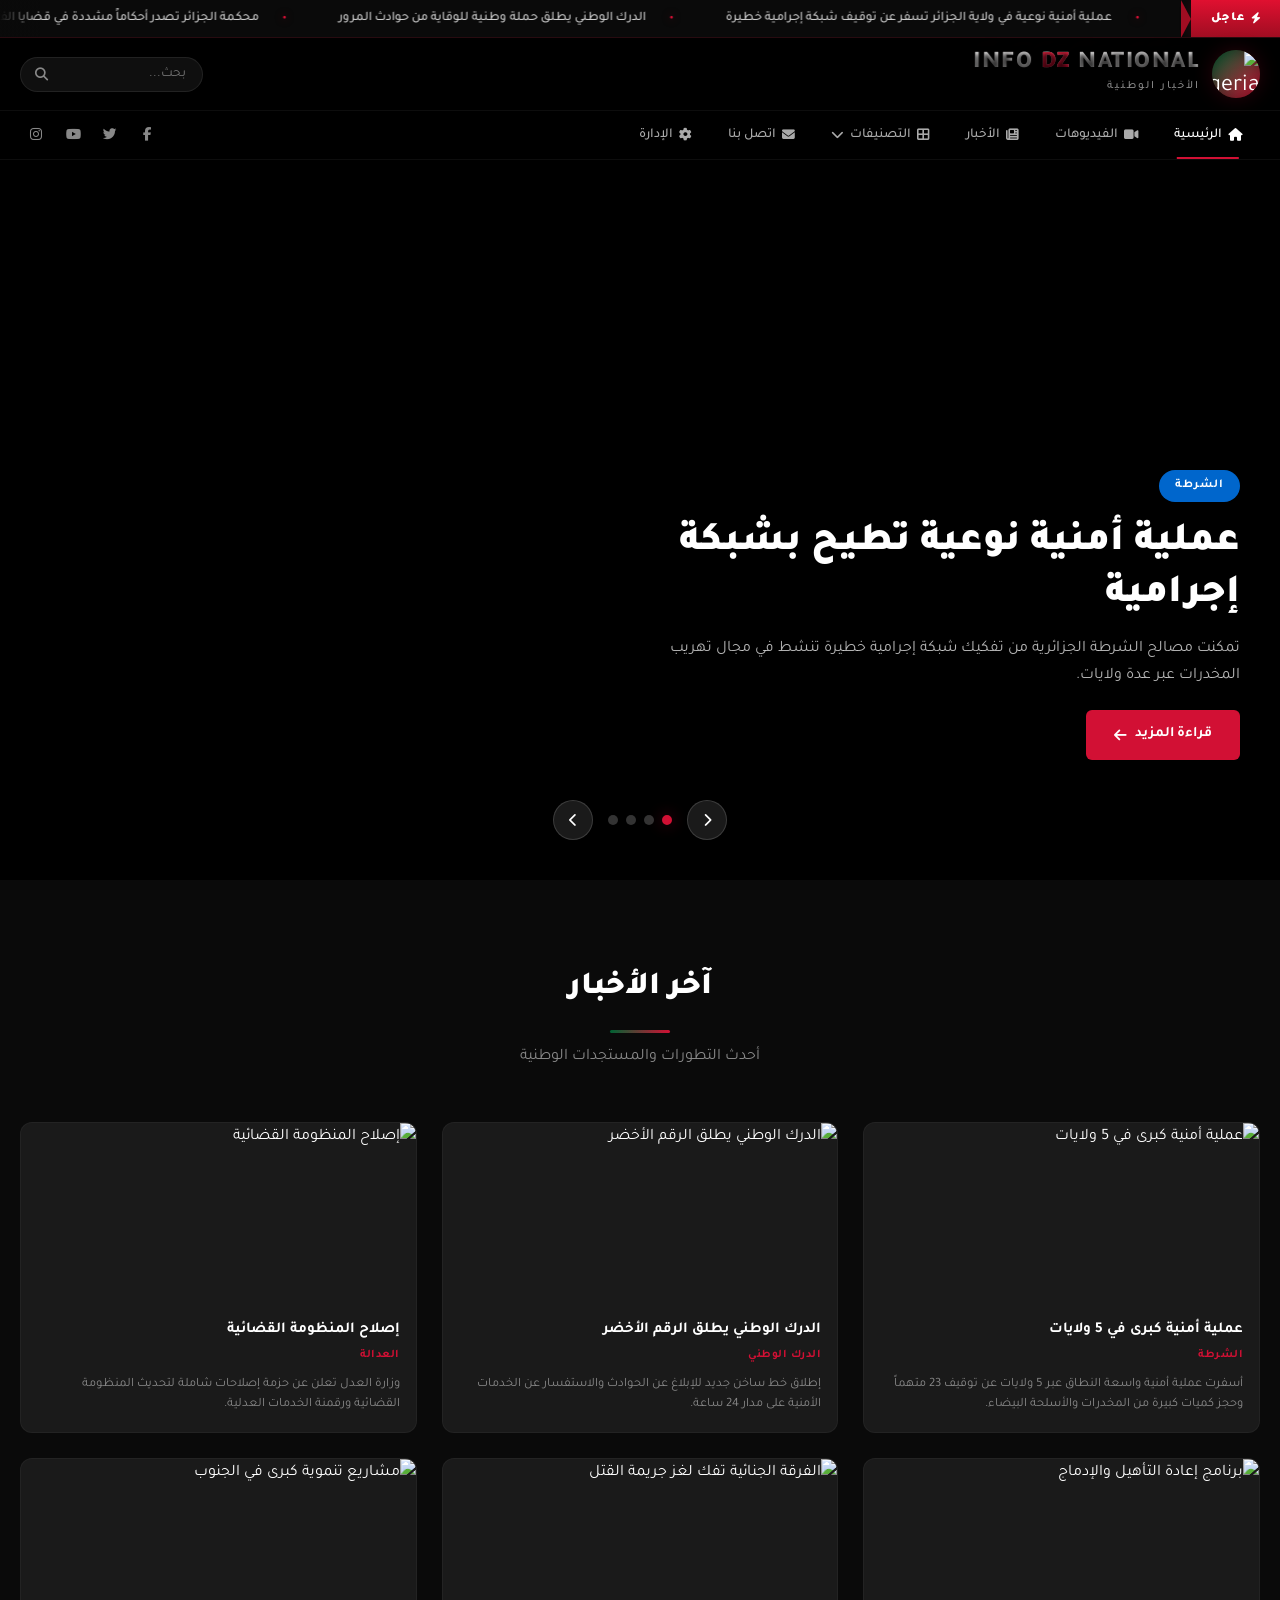
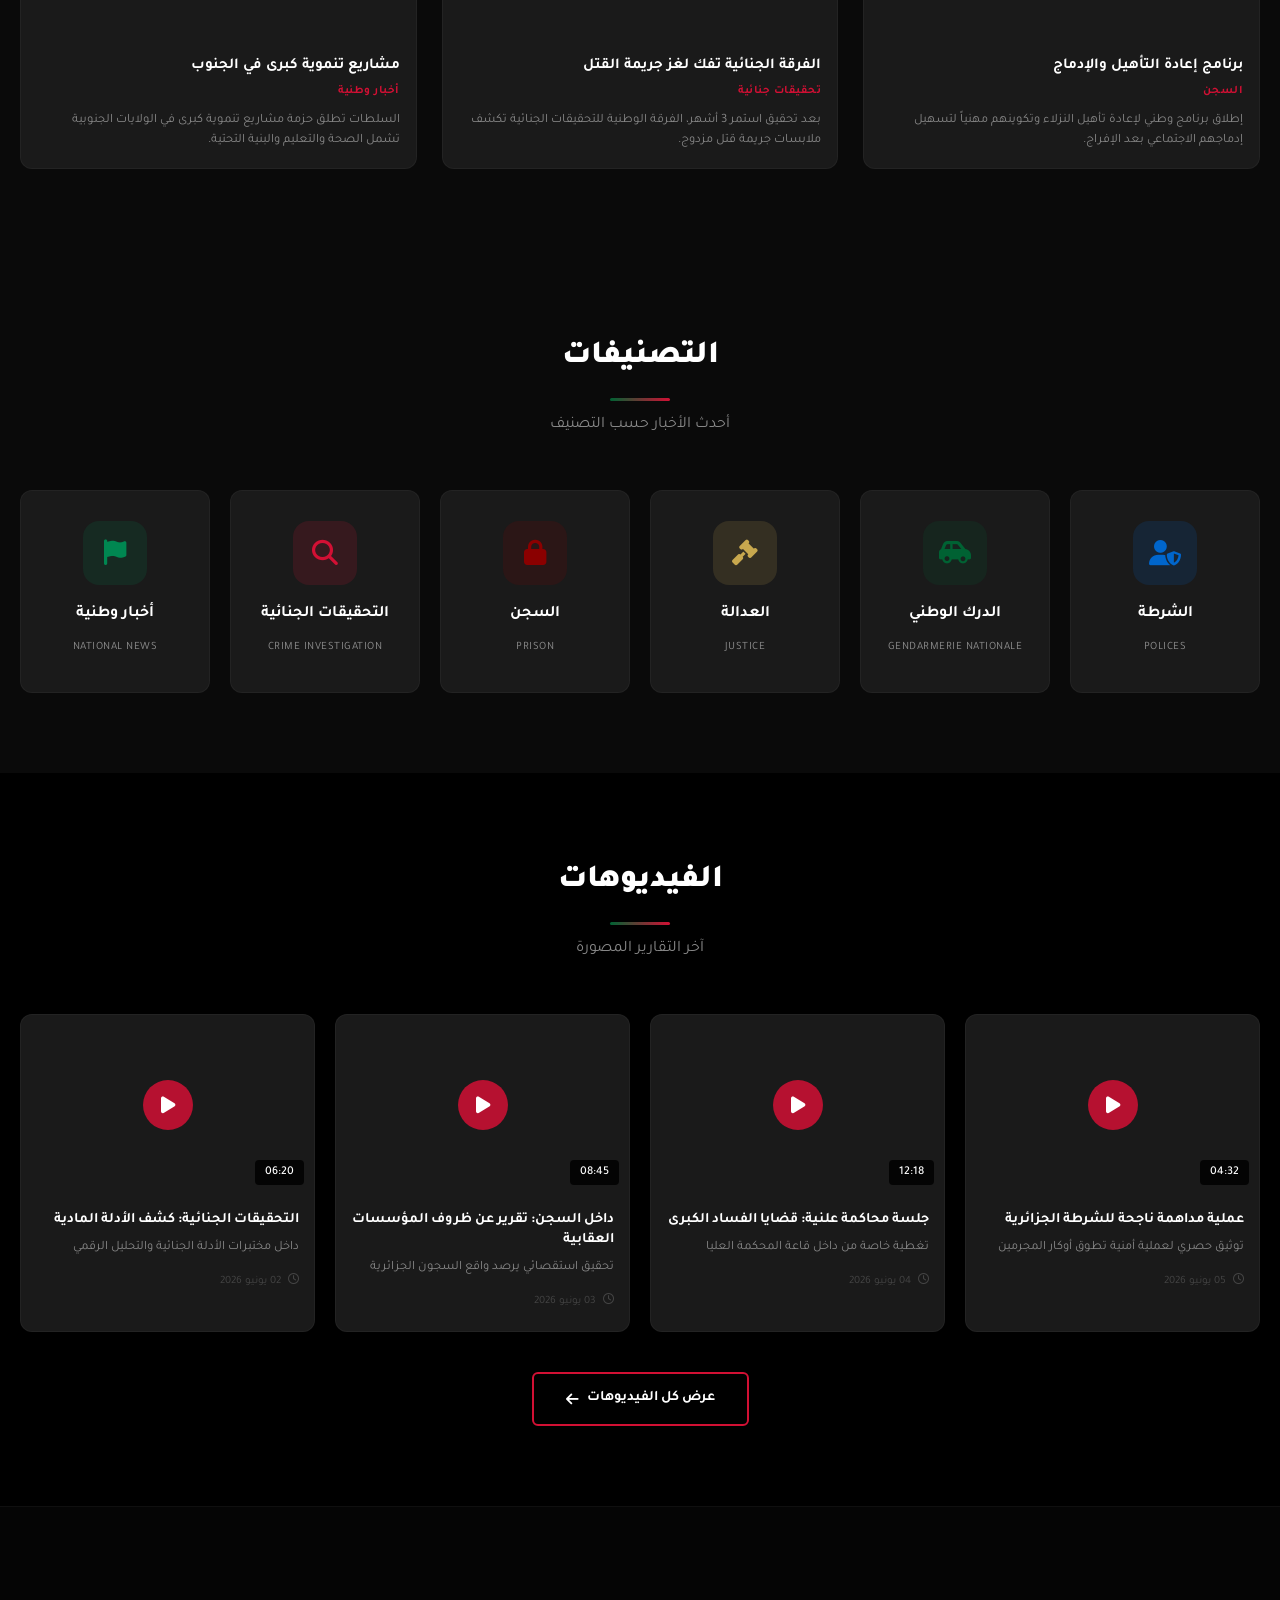
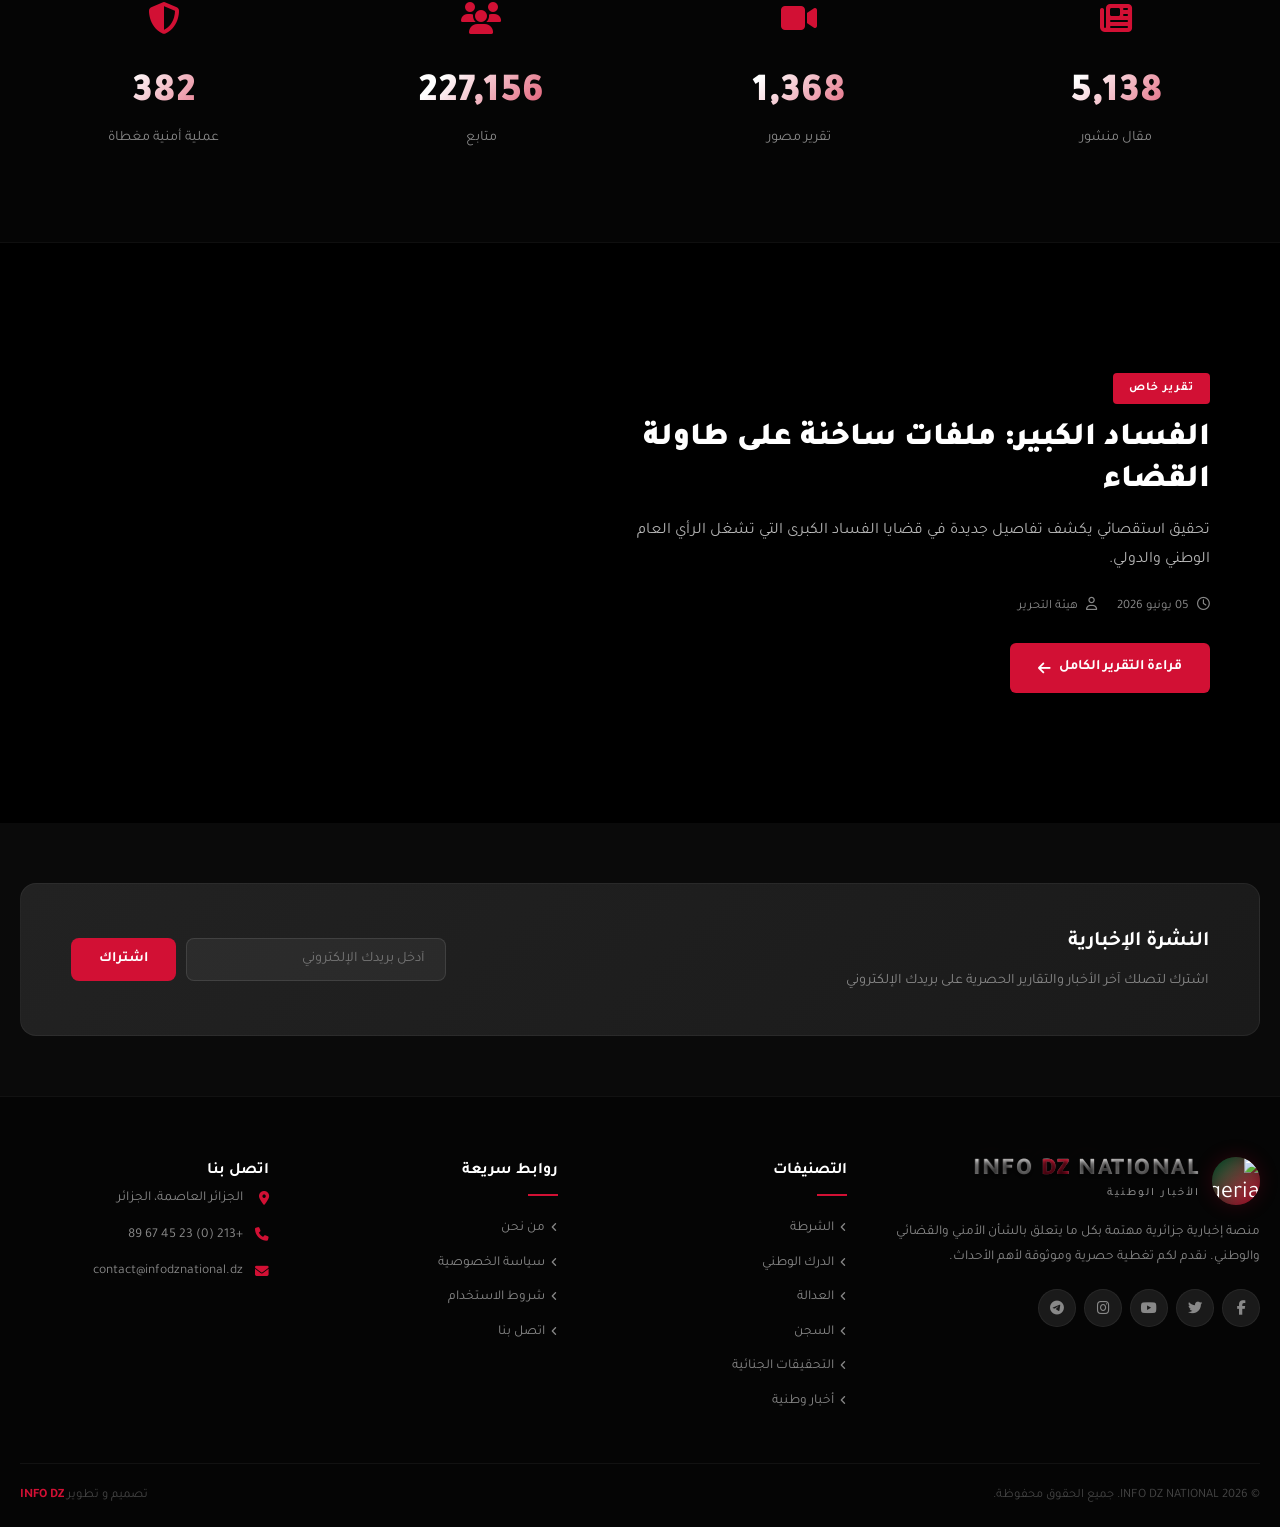
==== index.html @ 4c5c940c "Add files via upload" ====
<!DOCTYPE html>
<html lang="ar" dir="rtl">
<head>
  <meta charset="UTF-8">
  <meta name="viewport" content="width=device-width, initial-scale=1.0, user-scalable=no">
  <meta name="theme-color" content="#000000">
  <meta name="apple-mobile-web-app-capable" content="yes">
  <meta name="apple-mobile-web-app-status-bar-style" content="black-translucent">
  <meta name="apple-mobile-web-app-title" content="INFO DZ">
  <meta name="mobile-web-app-capable" content="yes">
  <meta name="application-name" content="INFO DZ NATIONAL">
  <link rel="manifest" href="manifest.json">
  <link rel="icon" type="image/svg+xml" href="images/icon-192.svg">
  <link rel="apple-touch-icon" href="images/icon-192.svg">
  <title>INFO DZ NATIONAL - الأخبار الوطنية</title>
  <link rel="stylesheet" href="css/style.css">
  <link rel="preconnect" href="https://fonts.googleapis.com">
  <link href="https://fonts.googleapis.com/css2?family=Tajawal:wght@300;400;500;700;900&display=swap" rel="stylesheet">
  <link rel="stylesheet" href="https://cdnjs.cloudflare.com/ajax/libs/font-awesome/6.5.0/css/all.min.css">
</head>
<body>

  <!-- Breaking News Ticker -->
  <div class="ticker-wrap" id="tickerWrap">
    <div class="ticker-label"><i class="fas fa-bolt"></i> عاجل</div>
    <div class="ticker-overlay-left"></div>
    <div class="ticker-overlay-right"></div>
    <div class="ticker-track" id="tickerTrack"></div>
  </div>

  <!-- Header -->
  <header class="header" id="header">
    <div class="header-top">
      <div class="container header-flex">
        <div class="logo">
          <div class="logo-icon">
            <img src="برومت_الخريطة_الجزائرية__Cinematic_realistic_202605291925.jpeg" alt="Algeria" class="logo-map">
          </div>
          <div class="logo-text">
            <h1>INFO <span>DZ</span> NATIONAL</h1>
            <p>الأخبار الوطنية</p>
          </div>
        </div>
        <div class="header-actions">
          <div class="search-box" id="searchBox">
            <input type="text" id="searchInput" placeholder="بحث...">
            <button id="searchBtn"><i class="fas fa-search"></i></button>
          </div>
          <button class="menu-toggle" id="menuToggle">
            <span></span><span></span><span></span>
          </button>
        </div>
      </div>
    </div>
    <nav class="navbar" id="navbar">
      <div class="container">
        <ul class="nav-list" id="navList">
          <li><a href="#home" class="active"><i class="fas fa-home"></i> الرئيسية</a></li>
          <li><a href="#videos"><i class="fas fa-video"></i> الفيديوهات</a></li>
          <li><a href="#news"><i class="fas fa-newspaper"></i> الأخبار</a></li>
          <li class="nav-dropdown">
            <a href="#"><i class="fas fa-th-large"></i> التصنيفات <i class="fas fa-chevron-down"></i></a>
            <ul class="dropdown-menu">
              <li><a href="#police"><i class="fas fa-user-shield"></i> الشرطة</a></li>
              <li><a href="#gendarmerie"><i class="fas fa-car-side"></i> الدرك الوطني</a></li>
              <li><a href="#justice"><i class="fas fa-gavel"></i> العدالة</a></li>
              <li><a href="#prison"><i class="fas fa-lock"></i> السجن</a></li>
              <li><a href="#crime"><i class="fas fa-search"></i> التحقيقات الجنائية</a></li>
              <li><a href="#national"><i class="fas fa-flag"></i> أخبار وطنية</a></li>
            </ul>
          </li>
          <li><a href="#contact"><i class="fas fa-envelope"></i> اتصل بنا</a></li>
          <li><a href="admin.html"><i class="fas fa-cog"></i> الإدارة</a></li>
        </ul>
        <div class="nav-social">
          <a href="#"><i class="fab fa-facebook-f"></i></a>
          <a href="#"><i class="fab fa-twitter"></i></a>
          <a href="#"><i class="fab fa-youtube"></i></a>
          <a href="#"><i class="fab fa-instagram"></i></a>
        </div>
      </div>
    </nav>
  </header>

  <!-- Hero Section -->
  <section class="hero" id="home">
    <div class="hero-slides" id="heroSlides">
      <div class="hero-slide active" style="background-image: url('Algerian_police_arresting_a_dangerous_202605281729.jpeg')">
        <div class="hero-overlay"></div>
        <div class="hero-content">
          <span class="hero-category police">الشرطة</span>
          <h2>عملية أمنية نوعية تطيح بشبكة إجرامية</h2>
          <p>تمكنت مصالح الشرطة الجزائرية من تفكيك شبكة إجرامية خطيرة تنشط في مجال تهريب المخدرات عبر عدة ولايات.</p>
          <a href="#" class="hero-btn">قراءة المزيد <i class="fas fa-arrow-left"></i></a>
        </div>
      </div>
      <div class="hero-slide" style="background-image: url('Large_Algerian_courtroom_interior,_Arabic_202605291312.jpeg')">
        <div class="hero-overlay"></div>
        <div class="hero-content">
          <span class="hero-category justice">العدالة</span>
          <h2>محكمة الجزائر تصدر أحكاماً تاريخية</h2>
          <p>محكمة الجزائر العاصمة تصدر أحكاماً مشددة في قضايا الفساد الكبير التي هزت الرأي العام الوطني.</p>
          <a href="#" class="hero-btn">قراءة المزيد <i class="fas fa-arrow-left"></i></a>
        </div>
      </div>
      <div class="hero-slide" style="background-image: url('Dark_Algerian_prison_corridor,_realistic_202605291122.jpeg')">
        <div class="hero-overlay"></div>
        <div class="hero-content">
          <span class="hero-category prison">السجن</span>
          <h2>إصلاح شامل للمؤسسات العقابية</h2>
          <p>وزارة العدل تطلق برنامجاً وطنياً لتأهيل وإعادة هيكلة المؤسسات العقابية وفق المعايير الدولية.</p>
          <a href="#" class="hero-btn">قراءة المزيد <i class="fas fa-arrow-left"></i></a>
        </div>
      </div>
      <div class="hero-slide" style="background-image: url('Masked_criminal_attempting_car_theft_202605291359.jpeg')">
        <div class="hero-overlay"></div>
        <div class="hero-content">
          <span class="hero-category crime">التحقيقات الجنائية</span>
          <h2>الفرقة الجنائية تكشف غموض جريمة</h2>
          <p>الفرقة الوطنية للتحقيقات الجنائية تنجح في كشف ملابسات جريمة قتل بعد تحقيق دام أسابيع.</p>
          <a href="#" class="hero-btn">قراءة المزيد <i class="fas fa-arrow-left"></i></a>
        </div>
      </div>
    </div>
    <div class="hero-nav">
      <button class="hero-nav-btn" id="heroPrev"><i class="fas fa-chevron-right"></i></button>
      <div class="hero-dots" id="heroDots"></div>
      <button class="hero-nav-btn" id="heroNext"><i class="fas fa-chevron-left"></i></button>
    </div>
  </section>

  <!-- News Section -->
  <section class="news-section" id="news">
    <div class="container">
      <div class="section-header">
        <h2>آخر الأخبار</h2>
        <p>أحدث التطورات والمستجدات الوطنية</p>
      </div>
      <div id="newsGrid" class="news-grid"></div>
    </div>
  </section>

  <!-- Categories Section -->
  <section class="categories-section" id="categories">
    <div class="container">
      <div class="section-header">
        <h2>التصنيفات</h2>
        <p>أحدث الأخبار حسب التصنيف</p>
      </div>
      <div class="categories-grid">
        <a href="#police" class="category-card" style="--cat-color: #0066cc;">
          <div class="category-icon">
            <i class="fas fa-user-shield"></i>
          </div>
          <h3>الشرطة</h3>
          <span>Polices</span>
        </a>
        <a href="#gendarmerie" class="category-card" style="--cat-color: #006233;">
          <div class="category-icon">
            <i class="fas fa-car-side"></i>
          </div>
          <h3>الدرك الوطني</h3>
          <span>Gendarmerie Nationale</span>
        </a>
        <a href="#justice" class="category-card" style="--cat-color: #C8A84E;">
          <div class="category-icon">
            <i class="fas fa-gavel"></i>
          </div>
          <h3>العدالة</h3>
          <span>Justice</span>
        </a>
        <a href="#prison" class="category-card" style="--cat-color: #8B0000;">
          <div class="category-icon">
            <i class="fas fa-lock"></i>
          </div>
          <h3>السجن</h3>
          <span>Prison</span>
        </a>
        <a href="#crime" class="category-card" style="--cat-color: #D21034;">
          <div class="category-icon">
            <i class="fas fa-search"></i>
          </div>
          <h3>التحقيقات الجنائية</h3>
          <span>Crime Investigation</span>
        </a>
        <a href="#national" class="category-card" style="--cat-color: #008751;">
          <div class="category-icon">
            <i class="fas fa-flag"></i>
          </div>
          <h3>أخبار وطنية</h3>
          <span>National News</span>
        </a>
      </div>
    </div>
  </section>

  <!-- Video Section -->
  <section class="video-section" id="videos">
    <div class="container">
      <div class="section-header">
        <h2>الفيديوهات</h2>
        <p>آخر التقارير المصورة</p>
      </div>
      <div class="video-grid" id="videoGrid"></div>
      <div class="video-more">
        <a href="#" class="btn-outline">عرض كل الفيديوهات <i class="fas fa-arrow-left"></i></a>
      </div>
    </div>
  </section>

  <!-- Stats Section -->
  <section class="stats-section">
    <div class="container">
      <div class="stats-grid">
        <div class="stat-card">
          <div class="stat-icon"><i class="fas fa-newspaper"></i></div>
          <span class="stat-number" data-target="12847">0</span>
          <p>مقال منشور</p>
        </div>
        <div class="stat-card">
          <div class="stat-icon"><i class="fas fa-video"></i></div>
          <span class="stat-number" data-target="3421">0</span>
          <p>تقرير مصور</p>
        </div>
        <div class="stat-card">
          <div class="stat-icon"><i class="fas fa-users"></i></div>
          <span class="stat-number" data-target="567892">0</span>
          <p>متابع</p>
        </div>
        <div class="stat-card">
          <div class="stat-icon"><i class="fas fa-shield-alt"></i></div>
          <span class="stat-number" data-target="956">0</span>
          <p>عملية أمنية مغطاة</p>
        </div>
      </div>
    </div>
  </section>

  <!-- Featured Report Section -->
  <section class="report-section">
    <div class="container">
      <div class="report-card">
        <div class="report-bg" style="background-image: url('Large_Algerian_courtroom_interior,_Arabic_202605291312.jpeg')"></div>
        <div class="report-overlay"></div>
        <div class="report-content">
          <div class="report-label">تقرير خاص</div>
          <h2>الفساد الكبير: ملفات ساخنة على طاولة القضاء</h2>
          <p>تحقيق استقصائي يكشف تفاصيل جديدة في قضايا الفساد الكبرى التي تشغل الرأي العام الوطني والدولي.</p>
          <div class="report-meta">
            <span><i class="far fa-clock"></i> 05 يونيو 2026</span>
            <span><i class="far fa-user"></i> هيئة التحرير</span>
          </div>
          <a href="#" class="hero-btn">قراءة التقرير الكامل <i class="fas fa-arrow-left"></i></a>
        </div>
      </div>
    </div>
  </section>

  <!-- Newsletter Section -->
  <section class="newsletter-section">
    <div class="container">
      <div class="newsletter-box">
        <div class="newsletter-content">
          <h3>النشرة الإخبارية</h3>
          <p>اشترك لتصلك آخر الأخبار والتقارير الحصرية على بريدك الإلكتروني</p>
        </div>
        <form class="newsletter-form" id="newsletterForm">
          <input type="email" placeholder="أدخل بريدك الإلكتروني" required>
          <button type="submit">اشتراك</button>
        </form>
      </div>
    </div>
  </section>

  <!-- Footer -->
  <footer class="footer">
    <div class="container">
      <div class="footer-grid">
        <div class="footer-about">
          <div class="logo footer-logo">
             <div class="logo-icon">
            <img src="برومت_الخريطة_الجزائرية__Cinematic_realistic_202605291925.jpeg" alt="Algeria" class="logo-map">
            </div>
            <div class="logo-text">
              <h1>INFO <span>DZ</span> NATIONAL</h1>
              <p>الأخبار الوطنية</p>
            </div>
          </div>
          <p class="footer-desc">منصة إخبارية جزائرية مهتمة بكل ما يتعلق بالشأن الأمني والقضائي والوطني. نقدم لكم تغطية حصرية وموثوقة لأهم الأحداث.</p>
          <div class="footer-social">
            <a href="#"><i class="fab fa-facebook-f"></i></a>
            <a href="#"><i class="fab fa-twitter"></i></a>
            <a href="#"><i class="fab fa-youtube"></i></a>
            <a href="#"><i class="fab fa-instagram"></i></a>
            <a href="#"><i class="fab fa-telegram-plane"></i></a>
          </div>
        </div>

        <div class="footer-links">
          <h4>التصنيفات</h4>
          <ul>
            <li><a href="#"><i class="fas fa-angle-left"></i> الشرطة</a></li>
            <li><a href="#"><i class="fas fa-angle-left"></i> الدرك الوطني</a></li>
            <li><a href="#"><i class="fas fa-angle-left"></i> العدالة</a></li>
            <li><a href="#"><i class="fas fa-angle-left"></i> السجن</a></li>
            <li><a href="#"><i class="fas fa-angle-left"></i> التحقيقات الجنائية</a></li>
            <li><a href="#"><i class="fas fa-angle-left"></i> أخبار وطنية</a></li>
          </ul>
        </div>

        <div class="footer-links">
          <h4>روابط سريعة</h4>
          <ul>
            <li><a href="#"><i class="fas fa-angle-left"></i> من نحن</a></li>
            <li><a href="#"><i class="fas fa-angle-left"></i> سياسة الخصوصية</a></li>
            <li><a href="#"><i class="fas fa-angle-left"></i> شروط الاستخدام</a></li>
            <li><a href="#"><i class="fas fa-angle-left"></i> اتصل بنا</a></li>
          </ul>
        </div>

        <div class="footer-contact" id="contact">
          <h4>اتصل بنا</h4>
          <ul>
            <li><i class="fas fa-map-marker-alt"></i> الجزائر العاصمة، الجزائر</li>
            <li><i class="fas fa-phone"></i> +213 (0) 23 45 67 89</li>
            <li><i class="fas fa-envelope"></i> contact@infodznational.dz</li>
          </ul>
        </div>
      </div>

      <div class="footer-bottom">
        <p>&copy; 2026 INFO DZ NATIONAL. جميع الحقوق محفوظة.</p>
        <p>تصميم و تطوير <span>INFO DZ</span></p>
      </div>
    </div>
  </footer>

  <!-- Scroll to Top -->
  <button class="scroll-top" id="scrollTop">
    <i class="fas fa-chevron-up"></i>
  </button>

  <script src="js/script.js"></script>
  <script>
    if ('serviceWorker' in navigator) {
      navigator.serviceWorker.register('service-worker.js').catch(function() {});
    }
  </script>
</body>
</html>
---- css/style.css ----
/* ============================================
   INFO DZ NATIONAL - Dark Cinematic Style
   ============================================ */

:root {
  --black: #000000;
  --black-2: #050505;
  --black-3: #0a0a0a;
  --black-4: #111111;
  --dark: #1a1a1a;
  --dark-2: #222222;
  --dark-3: #2a2a2a;
  --gray: #444444;
  --gray-light: #888888;
  --gray-lighter: #aaaaaa;
  --white: #ffffff;
  --off-white: #f0f0f0;

  --green: #006233;
  --green-dark: #004d28;
  --green-light: #008751;
  --green-glow: rgba(0, 98, 51, 0.3);

  --red: #D21034;
  --red-dark: #a60d29;
  --red-light: #e63950;
  --red-glow: rgba(210, 16, 52, 0.3);

  --gold: #C8A84E;
  --gold-dark: #a68a30;
  --gold-light: #e0c060;

  --blue: #0066cc;
  --blue-dark: #004d99;

  --font-primary: 'Tajawal', sans-serif;
  --transition: 0.3s cubic-bezier(0.4, 0, 0.2, 1);
  --transition-slow: 0.6s cubic-bezier(0.4, 0, 0.2, 1);
  --shadow: 0 4px 30px rgba(0, 0, 0, 0.5);
  --shadow-lg: 0 8px 60px rgba(0, 0, 0, 0.8);
  --border-glow: 0 0 15px rgba(200, 168, 78, 0.15);
}

/* ============================================
   RESET & BASE
   ============================================ */
*, *::before, *::after {
  margin: 0;
  padding: 0;
  box-sizing: border-box;
}

html {
  scroll-behavior: smooth;
  scroll-padding-top: 120px;
}

body {
  font-family: var(--font-primary);
  background: var(--black);
  color: var(--white);
  line-height: 1.8;
  overflow-x: hidden;
  font-weight: 400;
}

a {
  text-decoration: none;
  color: inherit;
  transition: var(--transition);
}

ul { list-style: none; }

img { max-width: 100%; }

.container {
  width: 100%;
  max-width: 1280px;
  margin: 0 auto;
  padding: 0 20px;
}

.section-header {
  text-align: center;
  margin-bottom: 50px;
}

.section-header h2 {
  font-size: 2rem;
  font-weight: 900;
  color: var(--white);
  position: relative;
  display: inline-block;
  padding-bottom: 15px;
}

.section-header h2::after {
  content: '';
  position: absolute;
  bottom: 0;
  right: 50%;
  transform: translateX(50%);
  width: 60px;
  height: 3px;
  background: linear-gradient(90deg, var(--green), var(--red));
  border-radius: 2px;
}

.section-header p {
  color: var(--gray-light);
  margin-top: 10px;
  font-size: 1rem;
}

/* ============================================
   SCROLLBAR
   ============================================ */
::-webkit-scrollbar { width: 8px; }
::-webkit-scrollbar-track { background: var(--black-2); }
::-webkit-scrollbar-thumb {
  background: var(--gray);
  border-radius: 4px;
  transition: var(--transition);
}
::-webkit-scrollbar-thumb:hover { background: var(--gray-light); }

/* ============================================
   TICKER
   ============================================ */
.ticker-wrap {
  background: #0a0a0a;
  border-bottom: 1px solid rgba(210, 16, 52, 0.15);
  display: flex;
  align-items: center;
  height: 38px;
  overflow: hidden;
  position: relative;
  box-shadow: 0 2px 20px rgba(210, 16, 52, 0.08);
}

.ticker-label {
  background: linear-gradient(180deg, #e01030, #a00d22);
  color: var(--white);
  font-weight: 900;
  font-size: 0.78rem;
  padding: 0 18px 0 20px;
  height: 100%;
  display: flex;
  align-items: center;
  gap: 6px;
  letter-spacing: 1px;
  text-transform: uppercase;
  position: relative;
  z-index: 3;
  flex-shrink: 0;
  box-shadow: 4px 0 15px rgba(210, 16, 52, 0.3);
  animation: tickerPulse 2s ease-in-out infinite;
}

.ticker-label i { font-size: 0.7rem; }

@keyframes tickerPulse {
  0%, 100% { box-shadow: 4px 0 15px rgba(210, 16, 52, 0.3); }
  50% { box-shadow: 4px 0 25px rgba(210, 16, 52, 0.5); }
}

.ticker-label::after {
  content: '';
  position: absolute;
  left: -10px;
  top: 0;
  border-top: 19px solid transparent;
  border-bottom: 19px solid transparent;
  border-left: 10px solid #a00d22;
}

.ticker-overlay-left,
.ticker-overlay-right {
  position: absolute;
  top: 0;
  width: 40px;
  height: 100%;
  z-index: 2;
  pointer-events: none;
}

.ticker-overlay-left {
  left: 0;
  background: linear-gradient(90deg, rgba(10,10,10,1) 0%, rgba(10,10,10,0) 100%);
}

.ticker-overlay-right {
  right: 0;
  background: linear-gradient(270deg, rgba(10,10,10,1) 0%, rgba(10,10,10,0) 100%);
}

.ticker-track {
  display: flex;
  white-space: nowrap;
  padding: 0;
  height: 100%;
  align-items: center;
  will-change: transform;
}

.ticker-item {
  display: inline-flex;
  align-items: center;
  padding: 0 40px;
  font-size: 0.82rem;
  color: #cccccc;
  font-weight: 500;
  position: relative;
  height: 100%;
  white-space: nowrap;
}

.ticker-item::before {
  content: '●';
  position: absolute;
  right: 12px;
  color: var(--red);
  font-size: 0.4rem;
  top: 50%;
  transform: translateY(-50%);
  text-shadow: 0 0 8px rgba(210, 16, 52, 0.5);
}

/* Responsive ticker */
@media (max-width: 768px) {
  .ticker-wrap { height: 34px; }
  .ticker-label { font-size: 0.7rem; padding: 0 12px 0 16px; gap: 4px; }
  .ticker-label i { font-size: 0.6rem; }
  .ticker-label::after { border-top-width: 17px; border-bottom-width: 17px; border-left-width: 8px; left: -8px; }
  .ticker-item { font-size: 0.75rem; padding: 0 28px; }
  .ticker-item::before { right: 8px; }
  .ticker-overlay-left, .ticker-overlay-right { width: 24px; }
}

@media (max-width: 480px) {
  .ticker-wrap { height: 30px; }
  .ticker-label { font-size: 0.65rem; padding: 0 10px 0 14px; }
  .ticker-label::after { border-top-width: 15px; border-bottom-width: 15px; left: -7px; }
  .ticker-item { font-size: 0.7rem; padding: 0 20px; }
  .ticker-item::before { right: 5px; font-size: 0.35rem; }
  .ticker-overlay-left, .ticker-overlay-right { width: 16px; }
}

/* ============================================
   HEADER
   ============================================ */
.header {
  position: sticky;
  top: 0;
  z-index: 1000;
  background: rgba(0, 0, 0, 0.95);
  backdrop-filter: blur(20px);
  -webkit-backdrop-filter: blur(20px);
  border-bottom: 1px solid rgba(255,255,255,0.05);
  transition: var(--transition);
}

.header.scrolled {
  box-shadow: 0 4px 30px rgba(0,0,0,0.8);
}

.header-top {
  padding: 12px 0;
  border-bottom: 1px solid rgba(255,255,255,0.05);
}

.header-flex {
  display: flex;
  align-items: center;
  justify-content: space-between;
}

.logo {
  display: flex;
  align-items: center;
  gap: 12px;
}

.logo-icon {
  width: 48px;
  height: 48px;
  background: linear-gradient(135deg, var(--green), var(--red));
  border-radius: 50%;
  display: flex;
  align-items: center;
  justify-content: center;
  font-size: 1.5rem;
  color: var(--white);
  box-shadow: 0 0 20px rgba(210, 16, 52, 0.2);
  overflow: hidden;
}

.logo-icon img {
  width: 100%;
  height: 100%;
  object-fit: cover;
  display: block;
}

.logo-map {
  border-radius: 50%;
  animation: globeRotate 8s linear infinite;
  box-shadow: inset 0 0 15px rgba(0,0,0,0.4), 0 0 20px rgba(210,16,52,0.15);
}

@keyframes globeRotate {
  from { transform: perspective(800px) rotateY(0deg); }
  to { transform: perspective(800px) rotateY(360deg); }
}

.logo-text h1 {
  font-size: 1.5rem;
  font-weight: 900;
  line-height: 1.1;
  letter-spacing: 1.5px;
  background: linear-gradient(180deg, #ffffff 0%, #e0e0e0 50%, #b0b0b0 100%);
  -webkit-background-clip: text;
  -webkit-text-fill-color: transparent;
  background-clip: text;
  text-shadow:
    0 2px 4px rgba(0,0,0,0.8),
    0 4px 8px rgba(0,0,0,0.5),
    0 8px 16px rgba(0,0,0,0.3),
    0 0 30px rgba(210,16,52,0.1);
  transform: perspective(500px) rotateX(3deg);
  transform-origin: bottom center;
  transition: text-shadow 0.3s ease, transform 0.3s ease;
}

.logo-text h1:hover {
  text-shadow:
    0 2px 6px rgba(0,0,0,0.9),
    0 6px 12px rgba(0,0,0,0.5),
    0 12px 24px rgba(0,0,0,0.3),
    0 0 40px rgba(210,16,52,0.2);
  transform: perspective(500px) rotateX(1.5deg) translateY(-1px);
}

.logo-text h1 span {
  background: linear-gradient(180deg, #ff2a4a 0%, #D21034 50%, #a60d29 100%);
  -webkit-background-clip: text;
  -webkit-text-fill-color: transparent;
  background-clip: text;
}

.logo-text p {
  font-size: 0.7rem;
  color: var(--gray-light);
  font-weight: 500;
  letter-spacing: 2px;
  text-transform: uppercase;
}

.header-actions {
  display: flex;
  align-items: center;
  gap: 15px;
}

.search-box {
  display: flex;
  align-items: center;
  background: rgba(255,255,255,0.06);
  border-radius: 25px;
  border: 1px solid rgba(255,255,255,0.08);
  transition: var(--transition);
  position: relative;
}

.search-box:focus-within {
  border-color: var(--red);
  box-shadow: 0 0 20px rgba(210, 16, 52, 0.15);
}

.search-box input {
  background: none;
  border: none;
  outline: none;
  color: var(--white);
  padding: 8px 16px;
  font-size: 0.85rem;
  font-family: var(--font-primary);
  width: 140px;
  transition: var(--transition);
}

.search-box input:focus { width: 200px; }

.search-box button {
  background: none;
  border: none;
  color: var(--gray-light);
  padding: 8px 14px;
  cursor: pointer;
  transition: var(--transition);
  flex-shrink: 0;
}

.search-box button:hover { color: var(--red); }

.search-clear {
  background: none;
  border: none;
  color: var(--gray-light);
  padding: 8px 6px;
  cursor: pointer;
  transition: var(--transition);
  font-size: 0.8rem;
  flex-shrink: 0;
  opacity: 0.6;
}

.search-clear:hover { color: var(--white); opacity: 1; }

/* No results message */
.search-no-results {
  grid-column: 1 / -1;
  text-align: center;
  padding: 60px 20px;
  color: var(--gray-light);
}

.search-no-results i {
  font-size: 2.5rem;
  color: var(--gray);
  margin-bottom: 16px;
  display: block;
}

.search-no-results p { font-size: 1rem; }
.search-no-results span { color: var(--red); font-weight: 700; }

/* Search hidden state */
.news-card.search-hidden { display: none; }

/* Menu Toggle */
.menu-toggle {
  display: none;
  flex-direction: column;
  gap: 5px;
  background: none;
  border: none;
  cursor: pointer;
  padding: 4px;
}

.menu-toggle span {
  display: block;
  width: 24px;
  height: 2px;
  background: var(--white);
  transition: var(--transition);
  border-radius: 2px;
}

.menu-toggle.active span:nth-child(1) {
  transform: rotate(45deg) translate(5px, 5px);
}

.menu-toggle.active span:nth-child(2) {
  opacity: 0;
}

.menu-toggle.active span:nth-child(3) {
  transform: rotate(-45deg) translate(5px, -5px);
}

/* Navigation */
.navbar {
  transition: var(--transition);
}

.navbar .container {
  display: flex;
  align-items: center;
  justify-content: space-between;
  padding: 0 20px;
}

.nav-list {
  display: flex;
  align-items: center;
  gap: 0;
}

.nav-list > li { position: relative; }

.nav-list > li > a {
  display: flex;
  align-items: center;
  gap: 6px;
  padding: 12px 18px;
  font-size: 0.85rem;
  font-weight: 500;
  color: var(--gray-lighter);
  transition: var(--transition);
  position: relative;
}

.nav-list > li > a::after {
  content: '';
  position: absolute;
  bottom: 0;
  left: 50%;
  transform: translateX(-50%) scaleX(0);
  width: 60%;
  height: 2px;
  background: var(--red);
  transition: var(--transition);
}

.nav-list > li > a:hover,
.nav-list > li > a.active {
  color: var(--white);
}

.nav-list > li > a:hover::after,
.nav-list > li > a.active::after {
  transform: translateX(-50%) scaleX(1);
}

.nav-list > li > a i { font-size: 0.8rem; }

/* Dropdown */
.nav-dropdown .dropdown-menu {
  position: absolute;
  top: 100%;
  right: 0;
  background: rgba(10, 10, 10, 0.98);
  backdrop-filter: blur(20px);
  border: 1px solid rgba(255,255,255,0.06);
  border-radius: 8px;
  padding: 8px 0;
  min-width: 220px;
  opacity: 0;
  visibility: hidden;
  transform: translateY(10px);
  transition: var(--transition);
  box-shadow: var(--shadow-lg);
}

.nav-dropdown:hover .dropdown-menu {
  opacity: 1;
  visibility: visible;
  transform: translateY(0);
}

.dropdown-menu li a {
  display: flex;
  align-items: center;
  gap: 10px;
  padding: 10px 20px;
  font-size: 0.85rem;
  color: var(--gray-lighter);
  transition: var(--transition);
}

.dropdown-menu li a:hover {
  color: var(--white);
  background: rgba(255,255,255,0.03);
  padding-right: 25px;
}

.dropdown-menu li a i { width: 18px; }

.nav-social {
  display: flex;
  align-items: center;
  gap: 5px;
}

.nav-social a {
  width: 32px;
  height: 32px;
  display: flex;
  align-items: center;
  justify-content: center;
  border-radius: 50%;
  color: var(--gray-light);
  transition: var(--transition);
  font-size: 0.85rem;
}

.nav-social a:hover {
  color: var(--white);
  background: var(--red);
}

/* ============================================
   HERO
   ============================================ */
.hero {
  position: relative;
  height: 80vh;
  min-height: 550px;
  overflow: hidden;
}

.hero-slides {
  position: relative;
  width: 100%;
  height: 100%;
}

.hero-slide {
  position: absolute;
  top: 0;
  left: 0;
  width: 100%;
  height: 100%;
  background-size: cover;
  background-position: center;
  opacity: 0;
  transform: scale(1.05);
  transition: opacity 1.2s ease, transform 8s ease;
}

.hero-slide.active {
  opacity: 1;
  transform: scale(1);
}

.hero-overlay {
  position: absolute;
  inset: 0;
  background: linear-gradient(
    to top,
    rgba(0,0,0,0.95) 0%,
    rgba(0,0,0,0.6) 30%,
    rgba(0,0,0,0.3) 60%,
    rgba(0,0,0,0.1) 100%
  );
}

.hero-content {
  position: absolute;
  bottom: 80px;
  right: 0;
  max-width: 650px;
  padding: 40px;
}

.hero-category {
  display: inline-block;
  padding: 5px 16px;
  border-radius: 20px;
  font-size: 0.75rem;
  font-weight: 700;
  margin-bottom: 15px;
  text-transform: uppercase;
  letter-spacing: 1px;
}

.hero-category.police { background: var(--blue); }
.hero-category.justice { background: var(--gold); color: var(--black); }
.hero-category.prison { background: #8B0000; }
.hero-category.crime { background: var(--red); }
.hero-category.gendarmerie { background: var(--green); }

.hero-content h2 {
  font-size: 2.5rem;
  font-weight: 900;
  line-height: 1.3;
  margin-bottom: 15px;
  text-shadow: 0 2px 20px rgba(0,0,0,0.5);
}

.hero-content p {
  font-size: 1rem;
  color: rgba(255,255,255,0.7);
  margin-bottom: 20px;
  line-height: 1.7;
}

.hero-btn {
  display: inline-flex;
  align-items: center;
  gap: 8px;
  padding: 12px 28px;
  background: var(--red);
  color: var(--white);
  font-weight: 700;
  font-size: 0.9rem;
  border-radius: 6px;
  transition: var(--transition);
  font-family: var(--font-primary);
}

.hero-btn:hover {
  background: var(--red-dark);
  transform: translateX(3px);
  box-shadow: 0 0 30px rgba(210, 16, 52, 0.3);
}

.hero-nav {
  position: absolute;
  bottom: 40px;
  left: 50%;
  transform: translateX(-50%);
  display: flex;
  align-items: center;
  gap: 15px;
  z-index: 5;
}

.hero-nav-btn {
  background: rgba(255,255,255,0.1);
  border: 1px solid rgba(255,255,255,0.15);
  color: var(--white);
  width: 40px;
  height: 40px;
  border-radius: 50%;
  display: flex;
  align-items: center;
  justify-content: center;
  cursor: pointer;
  transition: var(--transition);
  font-size: 0.85rem;
}

.hero-nav-btn:hover {
  background: var(--red);
  border-color: var(--red);
}

.hero-dots {
  display: flex;
  gap: 8px;
}

.hero-dots button {
  width: 10px;
  height: 10px;
  border-radius: 50%;
  background: rgba(255,255,255,0.2);
  border: 2px solid transparent;
  cursor: pointer;
  transition: var(--transition);
}

.hero-dots button.active {
  background: var(--red);
  border-color: var(--red);
  box-shadow: 0 0 15px rgba(210, 16, 52, 0.4);
}

/* ============================================
   CATEGORIES SECTION
   ============================================ */
.categories-section {
  padding: 80px 0;
  background: var(--black-3);
}

.categories-grid {
  display: grid;
  grid-template-columns: repeat(6, 1fr);
  gap: 20px;
}

.category-card {
  background: var(--dark);
  border: 1px solid rgba(255,255,255,0.04);
  border-radius: 12px;
  padding: 30px 20px;
  text-align: center;
  transition: var(--transition);
  position: relative;
  overflow: hidden;
}

.category-card::before {
  content: '';
  position: absolute;
  top: 0;
  left: 0;
  right: 0;
  height: 3px;
  background: var(--cat-color);
  opacity: 0;
  transition: var(--transition);
}

.category-card:hover {
  transform: translateY(-8px);
  border-color: var(--cat-color);
  box-shadow: 0 10px 40px rgba(0,0,0,0.5), 0 0 30px color-mix(in srgb, var(--cat-color) 15%, transparent);
}

.category-card:hover::before { opacity: 1; }

.category-icon {
  width: 64px;
  height: 64px;
  background: color-mix(in srgb, var(--cat-color) 15%, var(--dark));
  border-radius: 16px;
  display: flex;
  align-items: center;
  justify-content: center;
  margin: 0 auto 15px;
  font-size: 1.6rem;
  color: var(--cat-color);
  transition: var(--transition);
}

.category-card:hover .category-icon {
  background: var(--cat-color);
  color: var(--white);
  transform: scale(1.1) rotate(-5deg);
}

.category-card h3 {
  font-size: 1rem;
  font-weight: 700;
  margin-bottom: 4px;
}

.category-card span {
  font-size: 0.7rem;
  color: var(--gray-light);
  text-transform: uppercase;
  letter-spacing: 0.5px;
}

/* ============================================
   VIDEO SECTION
   ============================================ */
.video-section {
  padding: 80px 0;
  background: var(--black);
}

.video-grid {
  display: grid;
  grid-template-columns: repeat(4, 1fr);
  gap: 20px;
}

.video-card {
  background: var(--dark);
  border-radius: 12px;
  overflow: hidden;
  transition: var(--transition);
  border: 1px solid rgba(255,255,255,0.04);
}

.video-card:hover {
  transform: translateY(-5px);
  box-shadow: var(--shadow);
  border-color: rgba(255,255,255,0.08);
}

.video-thumb {
  position: relative;
  height: 180px;
  background-size: cover;
  background-position: center;
}

.video-play {
  position: absolute;
  top: 50%;
  left: 50%;
  transform: translate(-50%, -50%);
  width: 50px;
  height: 50px;
  background: rgba(210, 16, 52, 0.85);
  border-radius: 50%;
  display: flex;
  align-items: center;
  justify-content: center;
  font-size: 1.2rem;
  color: var(--white);
  transition: var(--transition);
  cursor: pointer;
}

.video-card:hover .video-play {
  background: var(--red);
  transform: translate(-50%, -50%) scale(1.1);
  box-shadow: 0 0 40px rgba(210, 16, 52, 0.4);
}

.video-duration {
  position: absolute;
  bottom: 10px;
  right: 10px;
  background: rgba(0,0,0,0.85);
  color: var(--white);
  padding: 2px 10px;
  border-radius: 4px;
  font-size: 0.75rem;
  font-weight: 500;
}

.video-info { padding: 15px; }

.video-info h3 {
  font-size: 0.9rem;
  font-weight: 700;
  margin-bottom: 6px;
  line-height: 1.4;
}

.video-info p {
  font-size: 0.8rem;
  color: var(--gray-light);
  margin-bottom: 8px;
}

.video-date {
  font-size: 0.7rem;
  color: var(--gray);
}

.video-date i { margin-left: 4px; }

.video-more {
  text-align: center;
  margin-top: 40px;
}

.btn-outline {
  display: inline-flex;
  align-items: center;
  gap: 8px;
  padding: 12px 32px;
  border: 2px solid var(--red);
  color: var(--white);
  font-weight: 700;
  font-size: 0.9rem;
  border-radius: 6px;
  transition: var(--transition);
  font-family: var(--font-primary);
}

.btn-outline:hover {
  background: var(--red);
  transform: translateX(3px);
  box-shadow: 0 0 30px rgba(210, 16, 52, 0.2);
}

/* ============================================
   NEWS SECTION
   ============================================ */
.news-section {
  padding: 80px 0;
  background: var(--black-3);
}

.news-grid {
  display: grid;
  grid-template-columns: repeat(3, 1fr);
  gap: 25px;
}

.news-card {
  background: var(--dark);
  border-radius: 12px;
  overflow: hidden;
  transition: var(--transition);
  border: 1px solid rgba(255,255,255,0.04);
  animation: fadeInUp 0.6s ease forwards;
  opacity: 0;
  display: flex;
  flex-direction: column;
}

.news-card:hover {
  transform: translateY(-6px);
  box-shadow: var(--shadow);
  border-color: rgba(255,255,255,0.08);
}

.news-card img {
  width: 100%;
  height: 180px;
  object-fit: cover;
  display: block;
}

.news-body {
  padding: 16px;
  flex: 1;
  display: flex;
  flex-direction: column;
}

.news-body h3 {
  font-size: 0.95rem;
  font-weight: 700;
  line-height: 1.4;
  margin-bottom: 6px;
}

.news-body span {
  font-size: 0.72rem;
  color: var(--red);
  font-weight: 700;
  display: block;
  margin-bottom: 8px;
  text-transform: uppercase;
  letter-spacing: 0.5px;
}

.news-body p {
  font-size: 0.8rem;
  color: var(--gray-light);
  line-height: 1.6;
  flex: 1;
}

@keyframes fadeInUp {
  from {
    opacity: 0;
    transform: translateY(30px);
  }
  to {
    opacity: 1;
    transform: translateY(0);
  }
}

/* ============================================
   STATS SECTION
   ============================================ */
.stats-section {
  padding: 60px 0;
  background: var(--black-2);
  border-top: 1px solid rgba(255,255,255,0.04);
  border-bottom: 1px solid rgba(255,255,255,0.04);
}

.stats-grid {
  display: grid;
  grid-template-columns: repeat(4, 1fr);
  gap: 30px;
}

.stat-card {
  text-align: center;
  padding: 30px;
}

.stat-icon {
  font-size: 2rem;
  color: var(--red);
  margin-bottom: 15px;
}

.stat-number {
  display: block;
  font-size: 2.5rem;
  font-weight: 900;
  line-height: 1.2;
  background: linear-gradient(135deg, var(--white) 30%, var(--red));
  -webkit-background-clip: text;
  -webkit-text-fill-color: transparent;
  background-clip: text;
}

.stat-card p {
  color: var(--gray-light);
  font-size: 0.9rem;
  margin-top: 8px;
}

/* ============================================
   REPORT SECTION
   ============================================ */
.report-section {
  padding: 80px 0;
}

.report-card {
  position: relative;
  border-radius: 16px;
  overflow: hidden;
  min-height: 400px;
  display: flex;
  align-items: flex-end;
}

.report-bg {
  position: absolute;
  inset: 0;
  background-size: cover;
  background-position: center;
  transition: transform 8s ease;
}

.report-card:hover .report-bg {
  transform: scale(1.05);
}

.report-overlay {
  position: absolute;
  inset: 0;
  background: linear-gradient(
    to top,
    rgba(0,0,0,0.95) 0%,
    rgba(0,0,0,0.6) 40%,
    rgba(0,0,0,0.2) 100%
  );
}

.report-content {
  position: relative;
  z-index: 2;
  padding: 50px;
  max-width: 700px;
}

.report-label {
  display: inline-block;
  padding: 5px 16px;
  background: var(--red);
  color: var(--white);
  font-size: 0.75rem;
  font-weight: 700;
  border-radius: 4px;
  margin-bottom: 15px;
  letter-spacing: 1px;
}

.report-content h2 {
  font-size: 2rem;
  font-weight: 900;
  margin-bottom: 15px;
  line-height: 1.3;
}

.report-content p {
  color: rgba(255,255,255,0.7);
  margin-bottom: 20px;
  font-size: 1rem;
}

.report-meta {
  display: flex;
  gap: 20px;
  margin-bottom: 25px;
  font-size: 0.8rem;
  color: var(--gray-light);
}

.report-meta i { margin-left: 5px; }

/* ============================================
   NEWSLETTER
   ============================================ */
.newsletter-section {
  padding: 60px 0;
  background: var(--black-3);
}

.newsletter-box {
  display: flex;
  align-items: center;
  justify-content: space-between;
  gap: 30px;
  padding: 40px 50px;
  background: linear-gradient(135deg, var(--dark-2) 0%, var(--dark) 100%);
  border-radius: 16px;
  border: 1px solid rgba(255,255,255,0.05);
}

.newsletter-content h3 {
  font-size: 1.3rem;
  font-weight: 700;
  margin-bottom: 8px;
}

.newsletter-content p {
  color: var(--gray-light);
  font-size: 0.9rem;
}

.newsletter-form {
  display: flex;
  gap: 10px;
  flex-shrink: 0;
}

.newsletter-form input {
  padding: 12px 20px;
  background: rgba(255,255,255,0.05);
  border: 1px solid rgba(255,255,255,0.1);
  border-radius: 8px;
  color: var(--white);
  font-size: 0.9rem;
  font-family: var(--font-primary);
  outline: none;
  width: 260px;
  transition: var(--transition);
}

.newsletter-form input:focus {
  border-color: var(--red);
}

.newsletter-form button {
  padding: 12px 28px;
  background: var(--red);
  border: none;
  color: var(--white);
  font-weight: 700;
  font-size: 0.9rem;
  border-radius: 8px;
  cursor: pointer;
  transition: var(--transition);
  font-family: var(--font-primary);
}

.newsletter-form button:hover {
  background: var(--red-dark);
}

/* ============================================
   FOOTER
   ============================================ */
.footer {
  background: var(--black-2);
  border-top: 1px solid rgba(255,255,255,0.05);
  padding-top: 60px;
}

.footer-grid {
  display: grid;
  grid-template-columns: 1.5fr 1fr 1fr 1fr;
  gap: 40px;
  padding-bottom: 40px;
}

.footer-about .footer-logo {
  margin-bottom: 15px;
}

.footer-desc {
  color: var(--gray-light);
  font-size: 0.85rem;
  line-height: 1.8;
  margin-bottom: 20px;
}

.footer-social {
  display: flex;
  gap: 8px;
}

.footer-social a {
  width: 38px;
  height: 38px;
  border-radius: 50%;
  background: var(--dark);
  border: 1px solid rgba(255,255,255,0.06);
  display: flex;
  align-items: center;
  justify-content: center;
  color: var(--gray-light);
  font-size: 0.9rem;
  transition: var(--transition);
}

.footer-social a:hover {
  background: var(--red);
  color: var(--white);
  border-color: var(--red);
  transform: translateY(-3px);
}

.footer-links h4 {
  font-size: 1rem;
  font-weight: 700;
  margin-bottom: 20px;
  position: relative;
  padding-bottom: 10px;
}

.footer-links h4::after {
  content: '';
  position: absolute;
  bottom: 0;
  right: 0;
  width: 30px;
  height: 2px;
  background: var(--red);
}

.footer-links ul li { margin-bottom: 10px; }

.footer-links ul li a {
  font-size: 0.85rem;
  color: var(--gray-light);
  display: flex;
  align-items: center;
  gap: 6px;
  transition: var(--transition);
}

.footer-links ul li a i { font-size: 0.65rem; }

.footer-links ul li a:hover {
  color: var(--white);
  padding-right: 5px;
}

.footer-contact ul li {
  font-size: 0.85rem;
  color: var(--gray-light);
  margin-bottom: 12px;
  display: flex;
  align-items: center;
  gap: 10px;
}

.footer-contact ul li i {
  width: 16px;
  color: var(--red);
}

.footer-bottom {
  border-top: 1px solid rgba(255,255,255,0.05);
  padding: 20px 0;
  display: flex;
  justify-content: space-between;
  align-items: center;
  font-size: 0.8rem;
  color: var(--gray);
}

.footer-bottom span { color: var(--red); font-weight: 700; }

/* ============================================
   SCROLL TO TOP
   ============================================ */
.scroll-top {
  position: fixed;
  bottom: 30px;
  left: 30px;
  width: 45px;
  height: 45px;
  background: var(--red);
  color: var(--white);
  border: none;
  border-radius: 50%;
  display: flex;
  align-items: center;
  justify-content: center;
  font-size: 1rem;
  cursor: pointer;
  opacity: 0;
  visibility: hidden;
  transform: translateY(20px);
  transition: var(--transition);
  z-index: 999;
  box-shadow: 0 4px 20px rgba(210, 16, 52, 0.3);
}

.scroll-top.show {
  opacity: 1;
  visibility: visible;
  transform: translateY(0);
}

.scroll-top:hover {
  background: var(--red-dark);
  transform: translateY(-3px);
}

/* ============================================
   ARTICLE MODAL
   ============================================ */
.modal-overlay {
  position: fixed;
  inset: 0;
  background: rgba(0, 0, 0, 0.85);
  backdrop-filter: blur(8px);
  -webkit-backdrop-filter: blur(8px);
  z-index: 10000;
  display: flex;
  align-items: center;
  justify-content: center;
  opacity: 0;
  visibility: hidden;
  transition: opacity 0.4s ease, visibility 0.4s ease;
  padding: 20px;
  overflow-y: auto;
}

.modal-overlay.active {
  opacity: 1;
  visibility: visible;
}

.modal-container {
  background: var(--black-3);
  border: 1px solid rgba(255,255,255,0.06);
  border-radius: 16px;
  max-width: 800px;
  width: 100%;
  max-height: 90vh;
  overflow-y: auto;
  position: relative;
  transform: translateY(30px) scale(0.97);
  transition: transform 0.4s cubic-bezier(0.4, 0, 0.2, 1);
  box-shadow: 0 20px 80px rgba(0,0,0,0.8);
}

.modal-overlay.active .modal-container {
  transform: translateY(0) scale(1);
}

.modal-close {
  position: absolute;
  top: 16px;
  left: 16px;
  width: 40px;
  height: 40px;
  background: rgba(0,0,0,0.6);
  border: 1px solid rgba(255,255,255,0.1);
  border-radius: 50%;
  color: var(--white);
  display: flex;
  align-items: center;
  justify-content: center;
  cursor: pointer;
  font-size: 1rem;
  z-index: 10;
  transition: var(--transition);
}

.modal-close:hover {
  background: var(--red);
  border-color: var(--red);
}

.modal-image {
  position: relative;
  height: 320px;
  overflow: hidden;
}

.modal-image img {
  width: 100%;
  height: 100%;
  object-fit: cover;
  display: block;
}

.modal-image-overlay {
  position: absolute;
  bottom: 0;
  left: 0;
  right: 0;
  height: 120px;
  background: linear-gradient(to top, var(--black-3) 0%, transparent 100%);
}

.modal-content {
  padding: 30px;
}

.modal-meta {
  display: flex;
  flex-wrap: wrap;
  gap: 16px;
  align-items: center;
  margin-bottom: 16px;
}

.modal-category {
  background: var(--red);
  color: var(--white);
  padding: 4px 14px;
  border-radius: 4px;
  font-size: 0.75rem;
  font-weight: 700;
}

.modal-date,
.modal-location {
  font-size: 0.78rem;
  color: var(--gray-light);
}

.modal-date i,
.modal-location i {
  margin-left: 5px;
  color: var(--red);
}

.modal-title {
  font-size: 1.6rem;
  font-weight: 900;
  line-height: 1.3;
  margin-bottom: 20px;
}

.modal-body p {
  font-size: 0.95rem;
  color: var(--gray-lighter);
  line-height: 1.9;
  margin-bottom: 24px;
}

.modal-share {
  display: flex;
  align-items: center;
  gap: 10px;
  padding: 16px 0;
  border-top: 1px solid rgba(255,255,255,0.06);
  border-bottom: 1px solid rgba(255,255,255,0.06);
  margin-bottom: 24px;
}

.modal-share span {
  font-size: 0.85rem;
  color: var(--gray-light);
  margin-left: 10px;
}

.modal-share a {
  width: 36px;
  height: 36px;
  border-radius: 50%;
  background: var(--dark);
  border: 1px solid rgba(255,255,255,0.06);
  display: flex;
  align-items: center;
  justify-content: center;
  color: var(--gray-light);
  font-size: 0.85rem;
  transition: var(--transition);
}

.modal-share a:hover {
  background: var(--red);
  color: var(--white);
  border-color: var(--red);
}

.modal-related h3 {
  font-size: 1.1rem;
  font-weight: 700;
  margin-bottom: 16px;
  padding-bottom: 10px;
  border-bottom: 2px solid var(--red);
  display: inline-block;
}

.modal-related-grid {
  display: grid;
  grid-template-columns: repeat(3, 1fr);
  gap: 12px;
}

.modal-related-card {
  background: var(--dark);
  border-radius: 8px;
  overflow: hidden;
  cursor: pointer;
  transition: var(--transition);
  border: 1px solid rgba(255,255,255,0.04);
}

.modal-related-card:hover {
  transform: translateY(-3px);
  box-shadow: var(--shadow);
  border-color: var(--red);
}

.modal-related-card img {
  width: 100%;
  height: 100px;
  object-fit: cover;
  display: block;
}

.modal-related-card h4 {
  padding: 10px 12px;
  font-size: 0.78rem;
  font-weight: 700;
  line-height: 1.3;
}

.modal-container::-webkit-scrollbar { width: 6px; }
.modal-container::-webkit-scrollbar-track { background: transparent; }
.modal-container::-webkit-scrollbar-thumb { background: var(--gray); border-radius: 3px; }

@media (max-width: 768px) {
  .modal-image { height: 220px; }
  .modal-content { padding: 20px; }
  .modal-title { font-size: 1.2rem; }
  .modal-body p { font-size: 0.85rem; }
  .modal-meta { gap: 10px; }
  .modal-related-grid { grid-template-columns: repeat(2, 1fr); }
  .modal-overlay { padding: 12px; }
  .modal-container { max-height: 85vh; }
}

@media (max-width: 480px) {
  .modal-image { height: 180px; }
  .modal-content { padding: 16px; }
  .modal-title { font-size: 1.05rem; }
  .modal-body p { font-size: 0.8rem; line-height: 1.7; }
  .modal-meta { font-size: 0.72rem; gap: 8px; }
  .modal-related-grid { grid-template-columns: 1fr; }
  .modal-close { top: 10px; left: 10px; width: 34px; height: 34px; font-size: 0.85rem; }
}

/* ============================================
   RESPONSIVE
   ============================================ */
@media (max-width: 1200px) {
  .categories-grid { grid-template-columns: repeat(3, 1fr); }
  .news-grid { grid-template-columns: repeat(2, 1fr); }
  .footer-grid { grid-template-columns: repeat(2, 1fr); }
}

@media (max-width: 992px) {
  .video-grid { grid-template-columns: repeat(2, 1fr); }
  .stats-grid { grid-template-columns: repeat(2, 1fr); }

  .newsletter-box {
    flex-direction: column;
    text-align: center;
  }

  .newsletter-form {
    width: 100%;
    max-width: 400px;
    margin: 0 auto;
  }
}

@media (max-width: 768px) {
  .container { padding: 0 16px; }

  .header-top { padding: 10px 0; }

  .header-flex {
    flex-wrap: wrap;
    gap: 8px;
  }

  .logo { gap: 10px; }

  .logo-text h1 { font-size: 1.15rem; }

  .logo-text p { font-size: 0.6rem; letter-spacing: 1px; }

  .search-box { order: 10; width: 100%; }
  .search-box input { width: 100%; padding: 10px 16px; }
  .search-box input:focus { width: 100%; }
  .search-box button { padding: 10px 16px; }

  .menu-toggle {
    display: flex;
    min-width: 44px;
    min-height: 44px;
    align-items: center;
    justify-content: center;
  }

  .menu-toggle span {
    width: 22px;
  }

  .navbar .container {
    flex-direction: column;
    align-items: stretch;
    padding: 0;
  }

  .navbar {
    max-height: 0;
    overflow: hidden;
    transition: max-height 0.4s ease;
  }

  .navbar.open { max-height: 520px; }

  .nav-list {
    flex-direction: column;
    gap: 0;
    width: 100%;
  }

  .nav-list > li { width: 100%; }

  .nav-list > li > a {
    padding: 14px 20px;
    min-height: 48px;
    font-size: 0.9rem;
    border-bottom: 1px solid rgba(255,255,255,0.03);
  }

  .nav-list > li > a::after { display: none; }

  .nav-dropdown .dropdown-menu {
    position: static;
    opacity: 1;
    visibility: visible;
    transform: none;
    background: transparent;
    border: none;
    box-shadow: none;
    padding: 0;
    max-height: 0;
    overflow: hidden;
    transition: max-height 0.3s ease;
  }

  .nav-dropdown.open .dropdown-menu { max-height: 400px; }

  .dropdown-menu li a {
    padding: 12px 30px;
    min-height: 44px;
    font-size: 0.85rem;
  }

  .nav-social { display: none; }

  .hero { height: 55vh; min-height: 380px; }
  .hero-content { padding: 20px; bottom: 50px; max-width: 100%; }
  .hero-content h2 { font-size: 1.4rem; }
  .hero-content p { font-size: 0.85rem; margin-bottom: 16px; }
  .hero-btn { padding: 11px 24px; font-size: 0.85rem; min-height: 44px; }
  .hero-nav { bottom: 20px; gap: 10px; }
  .hero-nav-btn { width: 36px; height: 36px; font-size: 0.75rem; }

  .categories-section { padding: 50px 0; }
  .categories-grid { grid-template-columns: repeat(2, 1fr); gap: 12px; }
  .category-card { padding: 20px 12px; }
  .category-icon { width: 48px; height: 48px; font-size: 1.2rem; }

  .video-section { padding: 50px 0; }
  .video-grid { grid-template-columns: 1fr; gap: 16px; }
  .video-thumb { height: 200px; }
  .video-play { width: 52px; height: 52px; font-size: 1.3rem; }

  .news-section { padding: 50px 0; }
  .news-grid { grid-template-columns: 1fr; gap: 16px; }
  .news-card img { height: 200px; }

  .section-header { margin-bottom: 30px; }
  .section-header h2 { font-size: 1.4rem; }

  .stats-section { padding: 40px 0; }
  .stats-grid { gap: 10px; }
  .stat-card { padding: 20px 10px; }
  .stat-number { font-size: 1.6rem; }
  .stat-card p { font-size: 0.8rem; }

  .report-section { padding: 50px 0; }
  .report-card { min-height: 320px; }
  .report-content { padding: 24px; }
  .report-content h2 { font-size: 1.3rem; }
  .report-content p { font-size: 0.85rem; }

  .newsletter-section { padding: 40px 0; }
  .newsletter-box { padding: 30px 24px; flex-direction: column; text-align: center; gap: 20px; }
  .newsletter-content h3 { font-size: 1.1rem; }
  .newsletter-content p { font-size: 0.85rem; }
  .newsletter-form { width: 100%; flex-direction: column; }
  .newsletter-form input { width: 100%; padding: 14px 18px; min-height: 48px; font-size: 0.9rem; }
  .newsletter-form button { width: 100%; padding: 14px; min-height: 48px; font-size: 0.9rem; }

  .footer { padding-top: 40px; }
  .footer-grid { grid-template-columns: 1fr; gap: 30px; }
  .footer-social a { width: 44px; height: 44px; font-size: 1rem; }
  .footer-links h4 { margin-bottom: 14px; }
  .footer-links ul li { margin-bottom: 8px; }
  .footer-links ul li a { padding: 6px 0; min-height: 36px; }
  .footer-bottom { flex-direction: column; text-align: center; gap: 6px; padding: 16px 0; font-size: 0.75rem; }

  .scroll-top { width: 42px; height: 42px; bottom: 20px; left: 20px; }
}

@media (max-width: 480px) {
  .container { padding: 0 14px; }

  .header-top { padding: 8px 0; }

  .logo-text h1 { font-size: 1rem; }
  .logo-icon { width: 34px; height: 34px; }
  .logo-icon img { width: 100%; height: 100%; }

  .search-box input { font-size: 0.8rem; padding: 8px 14px; }

  .hero { height: 45vh; min-height: 300px; }
  .hero-content { bottom: 40px; padding: 16px; }
  .hero-content h2 { font-size: 1.15rem; }
  .hero-content p { font-size: 0.78rem; }
  .hero-btn { padding: 10px 20px; font-size: 0.8rem; min-height: 40px; }

  .categories-section { padding: 40px 0; }
  .categories-grid { grid-template-columns: 1fr 1fr; gap: 8px; }
  .category-card { padding: 16px 10px; }
  .category-icon { width: 42px; height: 42px; font-size: 1rem; }
  .category-card h3 { font-size: 0.85rem; }
  .category-card span { font-size: 0.6rem; }

  .video-section { padding: 40px 0; }
  .video-grid { gap: 12px; }
  .video-thumb { height: 180px; }
  .video-info { padding: 12px; }
  .video-info h3 { font-size: 0.85rem; }
  .video-info p { font-size: 0.75rem; }
  .btn-outline { padding: 11px 24px; font-size: 0.8rem; min-height: 44px; }

  .news-section { padding: 40px 0; }
  .news-grid { gap: 12px; }
  .news-card img { height: 180px; }
  .news-body { padding: 12px; }
  .news-body h3 { font-size: 0.85rem; }
  .news-body p { font-size: 0.75rem; }

  .section-header { margin-bottom: 24px; }
  .section-header h2 { font-size: 1.2rem; }
  .section-header p { font-size: 0.85rem; }

  .stats-section { padding: 30px 0; }
  .stats-grid { grid-template-columns: repeat(2, 1fr); gap: 8px; }
  .stat-card { padding: 16px 8px; }
  .stat-icon { font-size: 1.5rem; margin-bottom: 10px; }
  .stat-number { font-size: 1.4rem; }
  .stat-card p { font-size: 0.75rem; }

  .report-section { padding: 40px 0; }
  .report-card { min-height: 260px; border-radius: 12px; }
  .report-content { padding: 20px; }
  .report-content h2 { font-size: 1.1rem; }
  .report-content p { font-size: 0.78rem; margin-bottom: 14px; }
  .report-meta { font-size: 0.7rem; gap: 12px; }
  .report-label { font-size: 0.65rem; padding: 4px 12px; }

  .newsletter-section { padding: 30px 0; }
  .newsletter-box { padding: 24px 16px; }
  .newsletter-content h3 { font-size: 1rem; }
  .newsletter-content p { font-size: 0.8rem; }
  .newsletter-form input { padding: 12px 14px; min-height: 44px; font-size: 0.85rem; }
  .newsletter-form button { padding: 12px; min-height: 44px; font-size: 0.85rem; }

  .footer { padding-top: 30px; }
  .footer-grid { gap: 24px; }
  .footer-desc { font-size: 0.8rem; }
  .footer-social a { width: 40px; height: 40px; font-size: 0.9rem; }
  .footer-links ul li a { font-size: 0.8rem; }
  .footer-contact ul li { font-size: 0.8rem; }
  .footer-bottom { font-size: 0.7rem; }

  .scroll-top { width: 38px; height: 38px; bottom: 16px; left: 16px; font-size: 0.85rem; }
}

@media (max-width: 360px) {
  .container { padding: 0 10px; }

  .logo-text h1 { font-size: 0.85rem; letter-spacing: 0.5px; }
  .logo-icon { width: 30px; height: 30px; }
  .logo-text p { font-size: 0.5rem; }

  .hero { height: 40vh; min-height: 260px; }
  .hero-content h2 { font-size: 1rem; }
  .hero-content p { font-size: 0.72rem; }

  .categories-grid { gap: 6px; }
  .category-card { padding: 12px 8px; }
  .category-icon { width: 36px; height: 36px; font-size: 0.85rem; margin-bottom: 10px; }
  .category-card h3 { font-size: 0.78rem; }
}

/* Landscape phones */
@media (max-height: 500px) and (orientation: landscape) {
  .hero { height: 70vh; min-height: 280px; }
  .hero-content { bottom: 30px; }
  .hero-content h2 { font-size: 1.2rem; }
  .hero-content p { font-size: 0.78rem; margin-bottom: 12px; }
  .hero-btn { padding: 8px 18px; min-height: 36px; font-size: 0.78rem; }
  .hero-nav { bottom: 12px; }

  .header-top { padding: 6px 0; }
  .logo-text h1 { font-size: 1rem; }
  .logo-icon { width: 32px; height: 32px; }

  .navbar.open { max-height: 400px; }
  .nav-list > li > a { padding: 10px 16px; min-height: 40px; }
}

/* Tablet landscape */
@media (min-width: 768px) and (max-width: 1024px) and (orientation: landscape) {
  .hero { height: 65vh; }
  .hero-content h2 { font-size: 1.8rem; }
  .news-grid { grid-template-columns: repeat(2, 1fr); }
  .video-grid { grid-template-columns: repeat(2, 1fr); }
}

/* High DPI screens */
@media (-webkit-min-device-pixel-ratio: 2), (min-resolution: 192dpi) {
  .logo-map { box-shadow: inset 0 0 10px rgba(0,0,0,0.3), 0 0 15px rgba(210,16,52,0.12); }
}
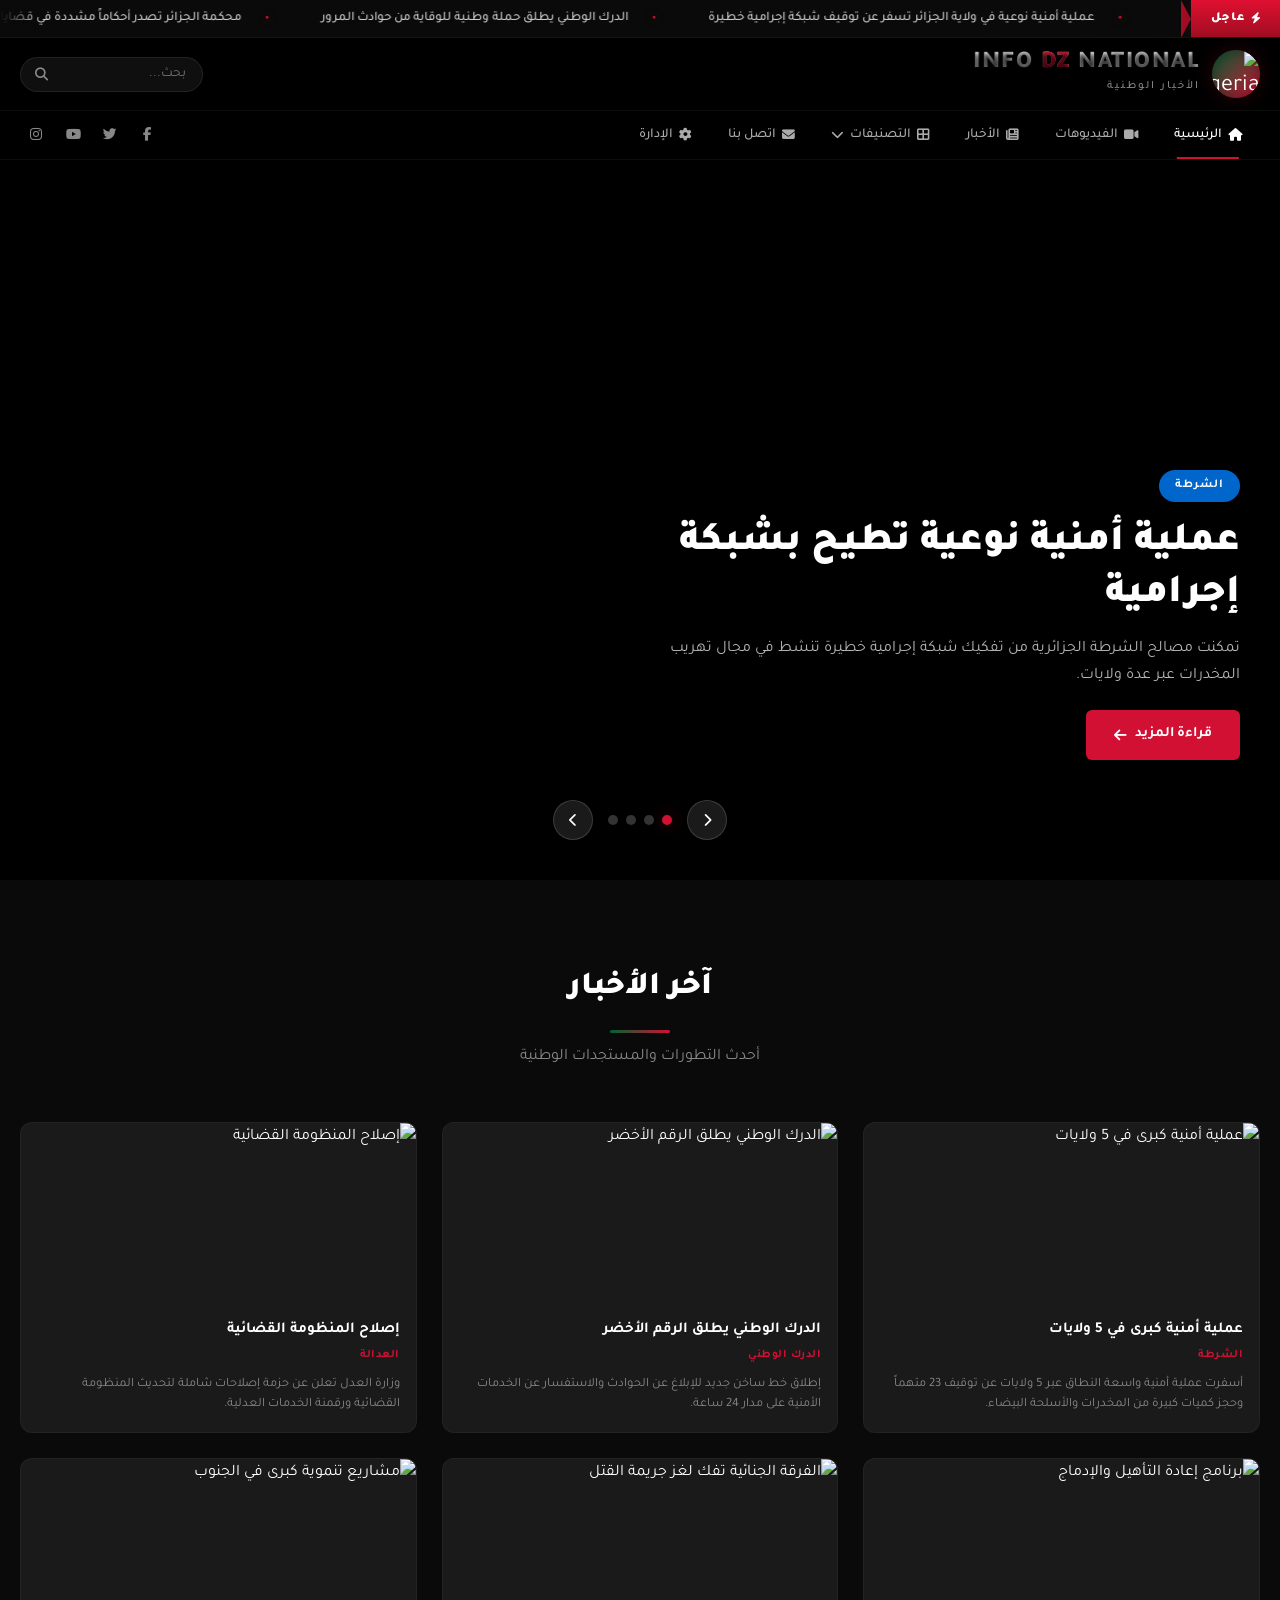
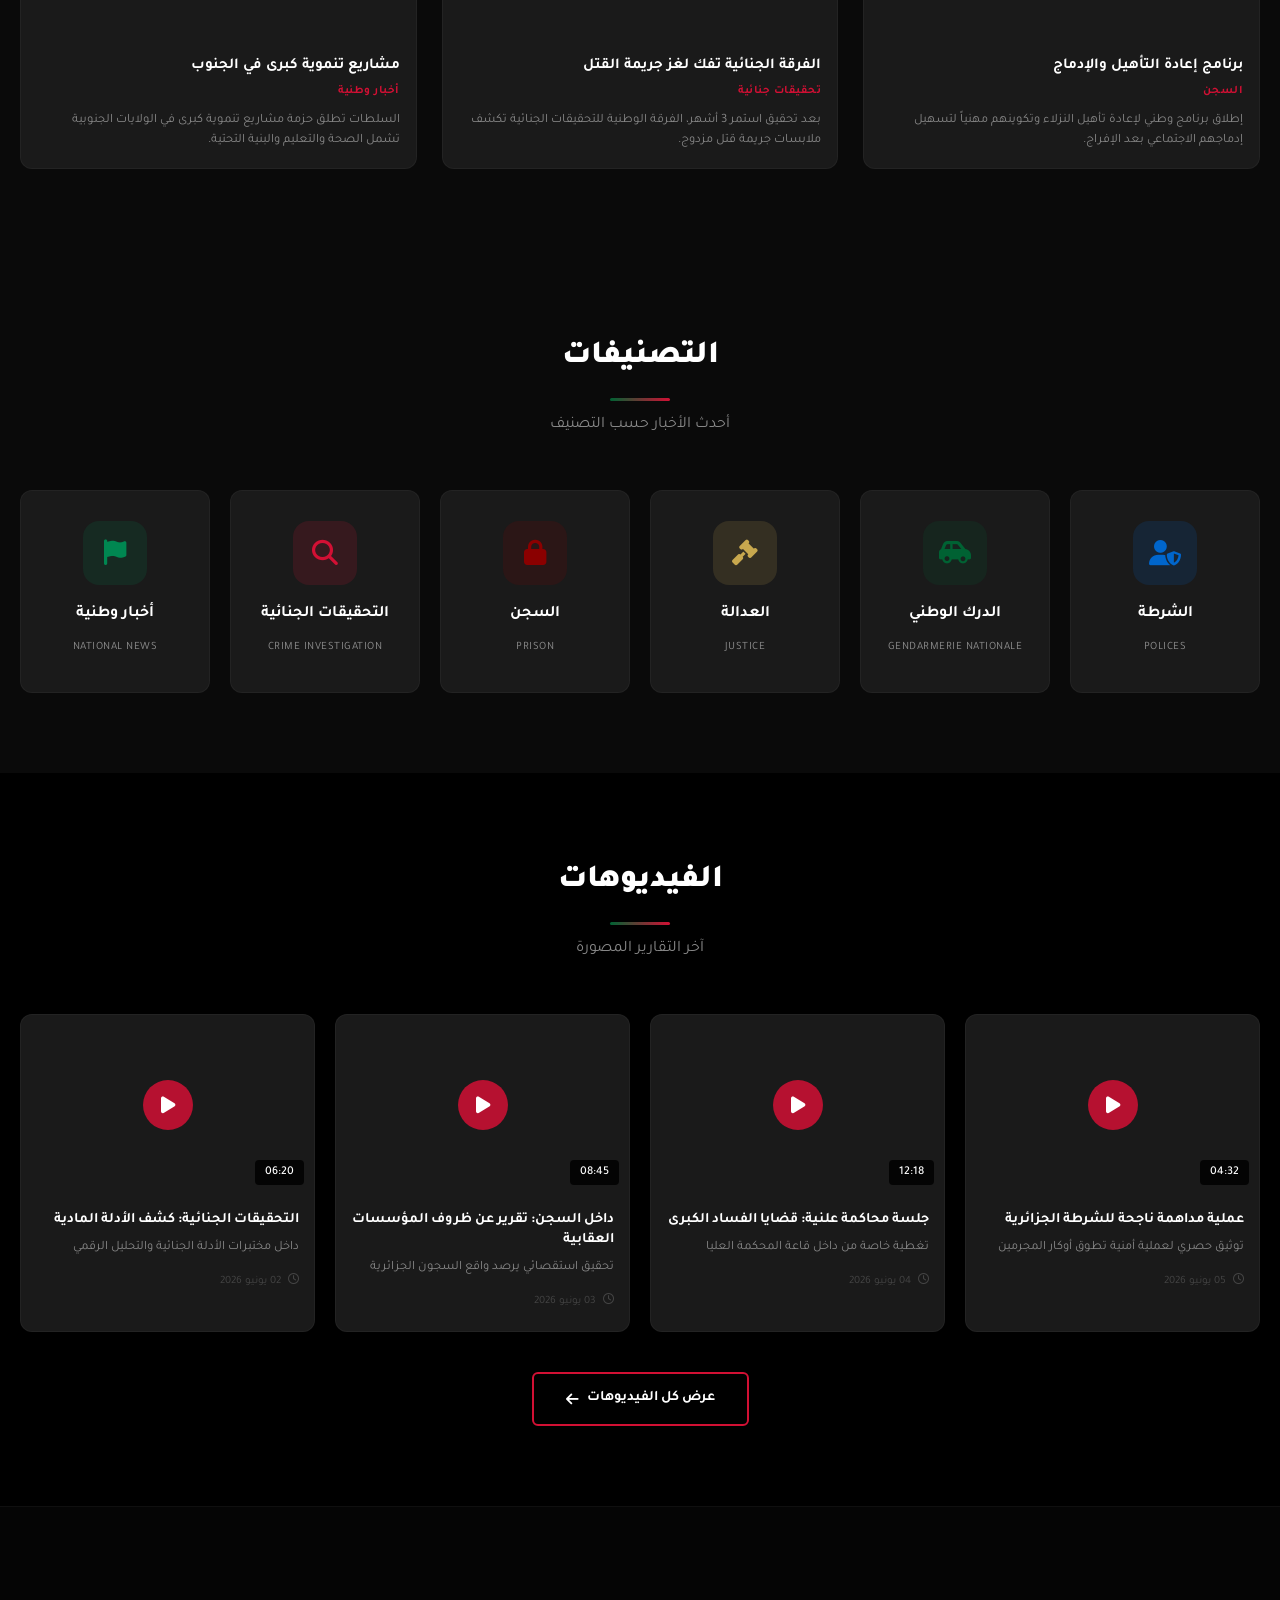
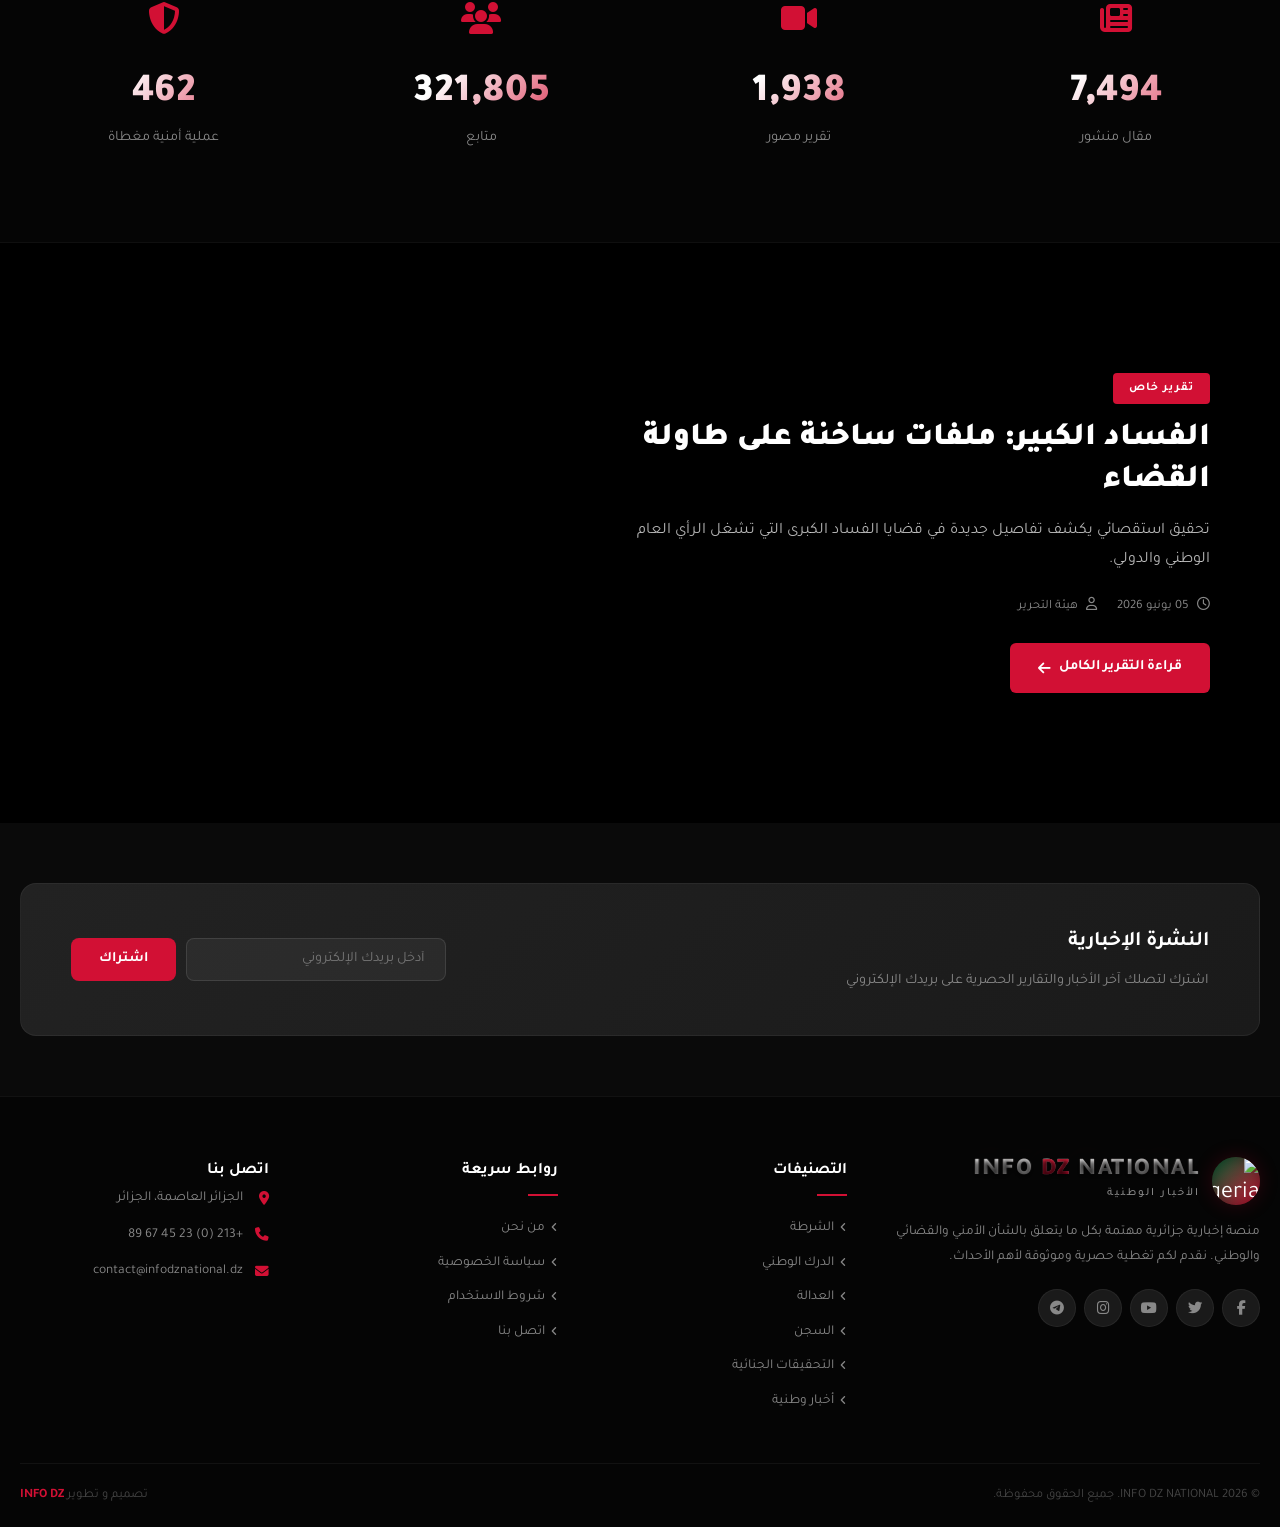
==== commit c91804d9: "Add files via upload" ====
--- a/index.html
+++ b/index.html
@@ -34,7 +34,7 @@
       <div class="container header-flex">
         <div class="logo">
           <div class="logo-icon">
-            <img src="برومت_الخريطة_الجزائرية__Cinematic_realistic_202605291925.jpeg" alt="Algeria" class="logo-map">
+            <img src="images/برومت_الخريطة_الجزائرية__Cinematic_realistic_202605291925.jpeg" alt="Algeria" class="logo-map">
           </div>
           <div class="logo-text">
             <h1>INFO <span>DZ</span> NATIONAL</h1>
@@ -85,7 +85,7 @@
   <!-- Hero Section -->
   <section class="hero" id="home">
     <div class="hero-slides" id="heroSlides">
-      <div class="hero-slide active" style="background-image: url('Algerian_police_arresting_a_dangerous_202605281729.jpeg')">
+      <div class="hero-slide active" style="background-image: url('images/Algerian_police_arresting_a_dangerous_202605281729.jpeg')">
         <div class="hero-overlay"></div>
         <div class="hero-content">
           <span class="hero-category police">الشرطة</span>
@@ -94,7 +94,7 @@
           <a href="#" class="hero-btn">قراءة المزيد <i class="fas fa-arrow-left"></i></a>
         </div>
       </div>
-      <div class="hero-slide" style="background-image: url('Large_Algerian_courtroom_interior,_Arabic_202605291312.jpeg')">
+      <div class="hero-slide" style="background-image: url('images/Large_Algerian_courtroom_interior,_Arabic_202605291312.jpeg')">
         <div class="hero-overlay"></div>
         <div class="hero-content">
           <span class="hero-category justice">العدالة</span>
@@ -103,7 +103,7 @@
           <a href="#" class="hero-btn">قراءة المزيد <i class="fas fa-arrow-left"></i></a>
         </div>
       </div>
-      <div class="hero-slide" style="background-image: url('Dark_Algerian_prison_corridor,_realistic_202605291122.jpeg')">
+      <div class="hero-slide" style="background-image: url('images/Dark_Algerian_prison_corridor,_realistic_202605291122.jpeg')">
         <div class="hero-overlay"></div>
         <div class="hero-content">
           <span class="hero-category prison">السجن</span>
@@ -112,7 +112,7 @@
           <a href="#" class="hero-btn">قراءة المزيد <i class="fas fa-arrow-left"></i></a>
         </div>
       </div>
-      <div class="hero-slide" style="background-image: url('Masked_criminal_attempting_car_theft_202605291359.jpeg')">
+      <div class="hero-slide" style="background-image: url('images/Masked_criminal_attempting_car_theft_202605291359.jpeg')">
         <div class="hero-overlay"></div>
         <div class="hero-content">
           <span class="hero-category crime">التحقيقات الجنائية</span>
@@ -240,7 +240,7 @@
   <section class="report-section">
     <div class="container">
       <div class="report-card">
-        <div class="report-bg" style="background-image: url('Large_Algerian_courtroom_interior,_Arabic_202605291312.jpeg')"></div>
+        <div class="report-bg" style="background-image: url('images/Large_Algerian_courtroom_interior,_Arabic_202605291312.jpeg')"></div>
         <div class="report-overlay"></div>
         <div class="report-content">
           <div class="report-label">تقرير خاص</div>
@@ -279,7 +279,7 @@
         <div class="footer-about">
           <div class="logo footer-logo">
              <div class="logo-icon">
-            <img src="برومت_الخريطة_الجزائرية__Cinematic_realistic_202605291925.jpeg" alt="Algeria" class="logo-map">
+            <img src="images/برومت_الخريطة_الجزائرية__Cinematic_realistic_202605291925.jpeg" alt="Algeria" class="logo-map">
             </div>
             <div class="logo-text">
               <h1>INFO <span>DZ</span> NATIONAL</h1>
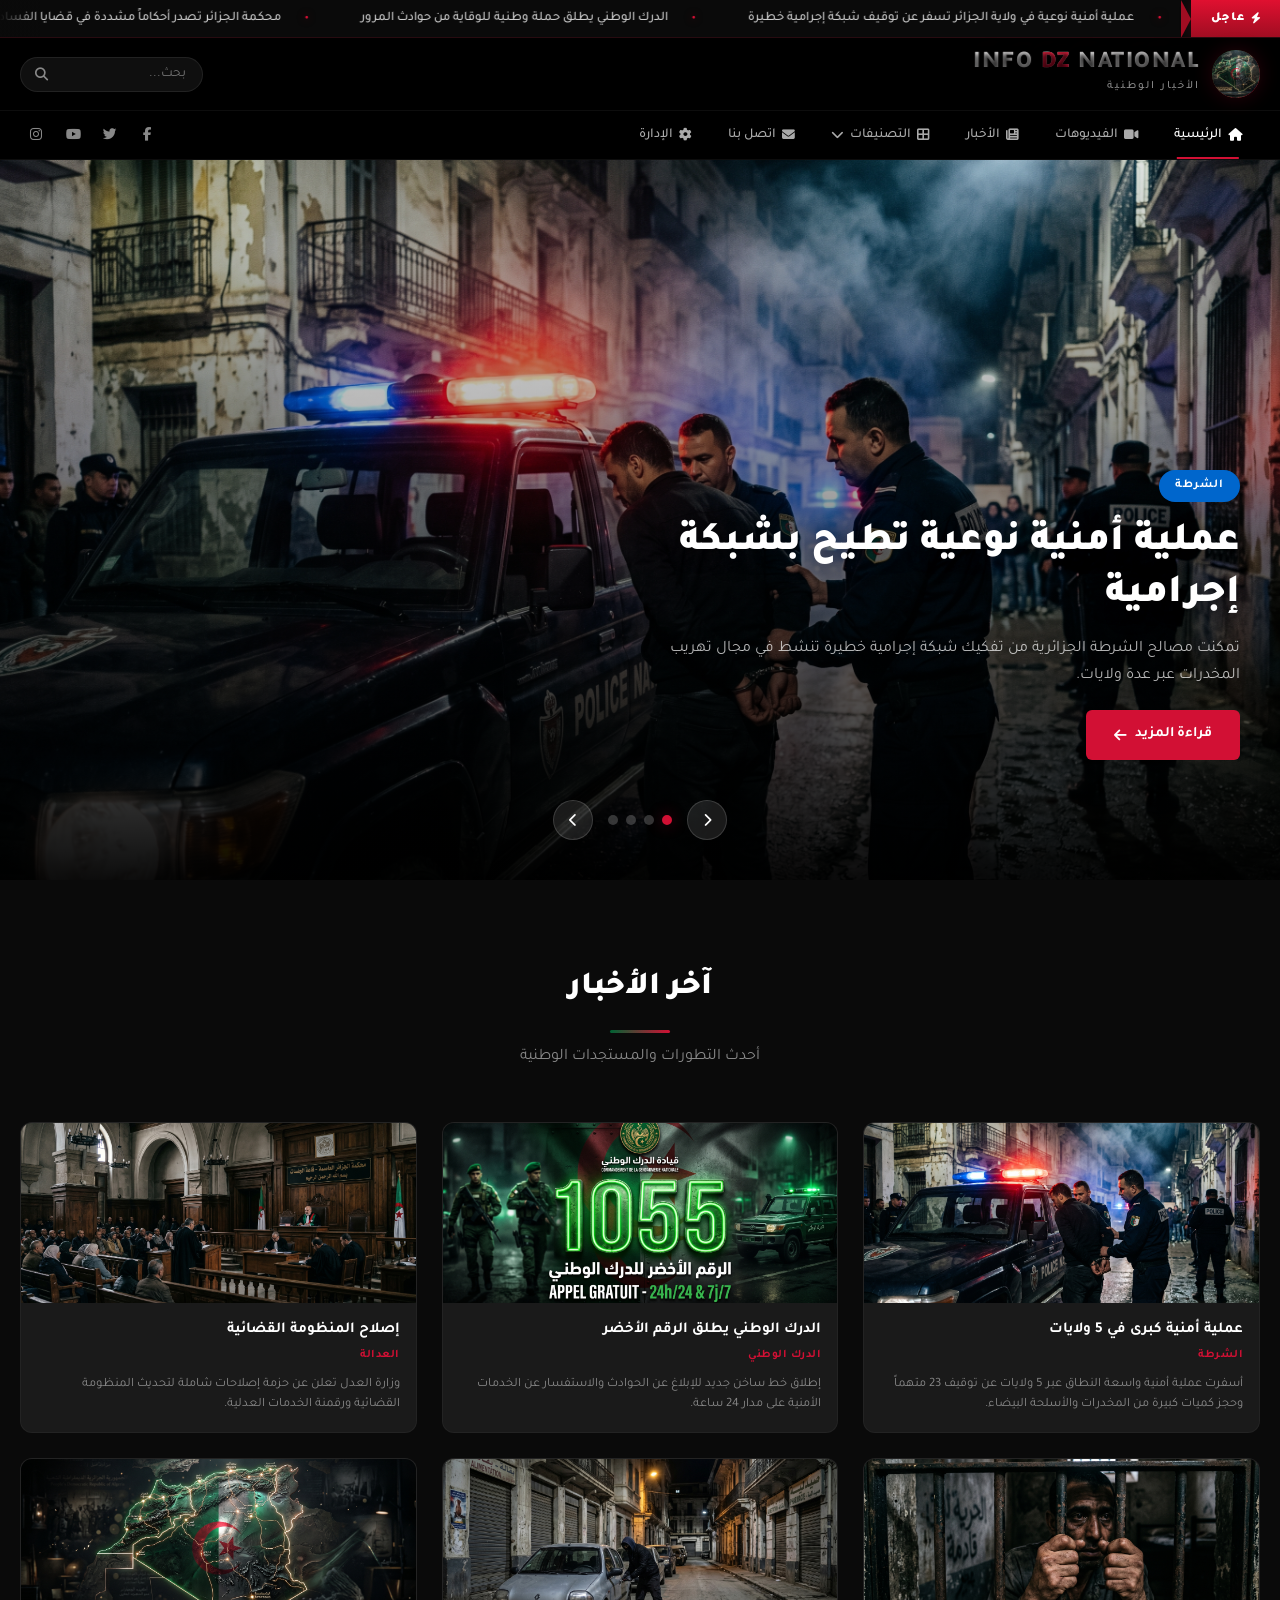
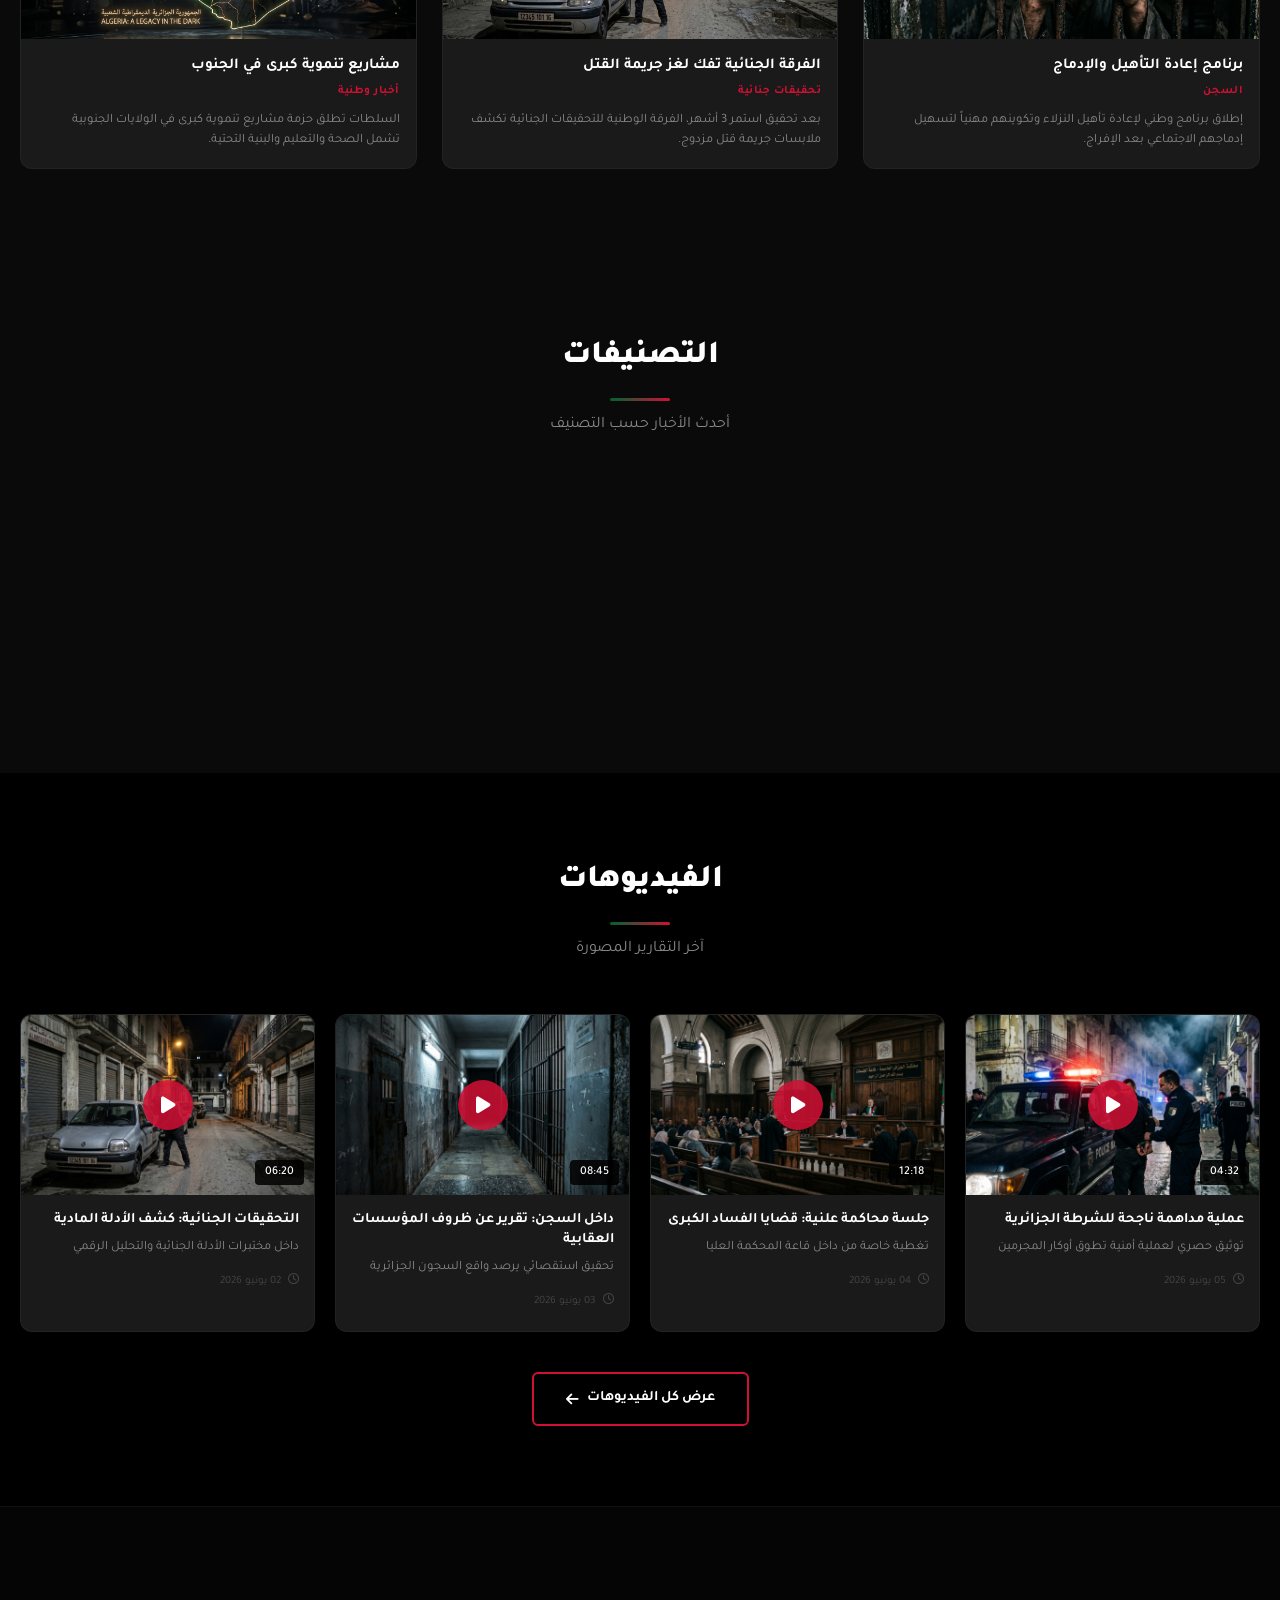
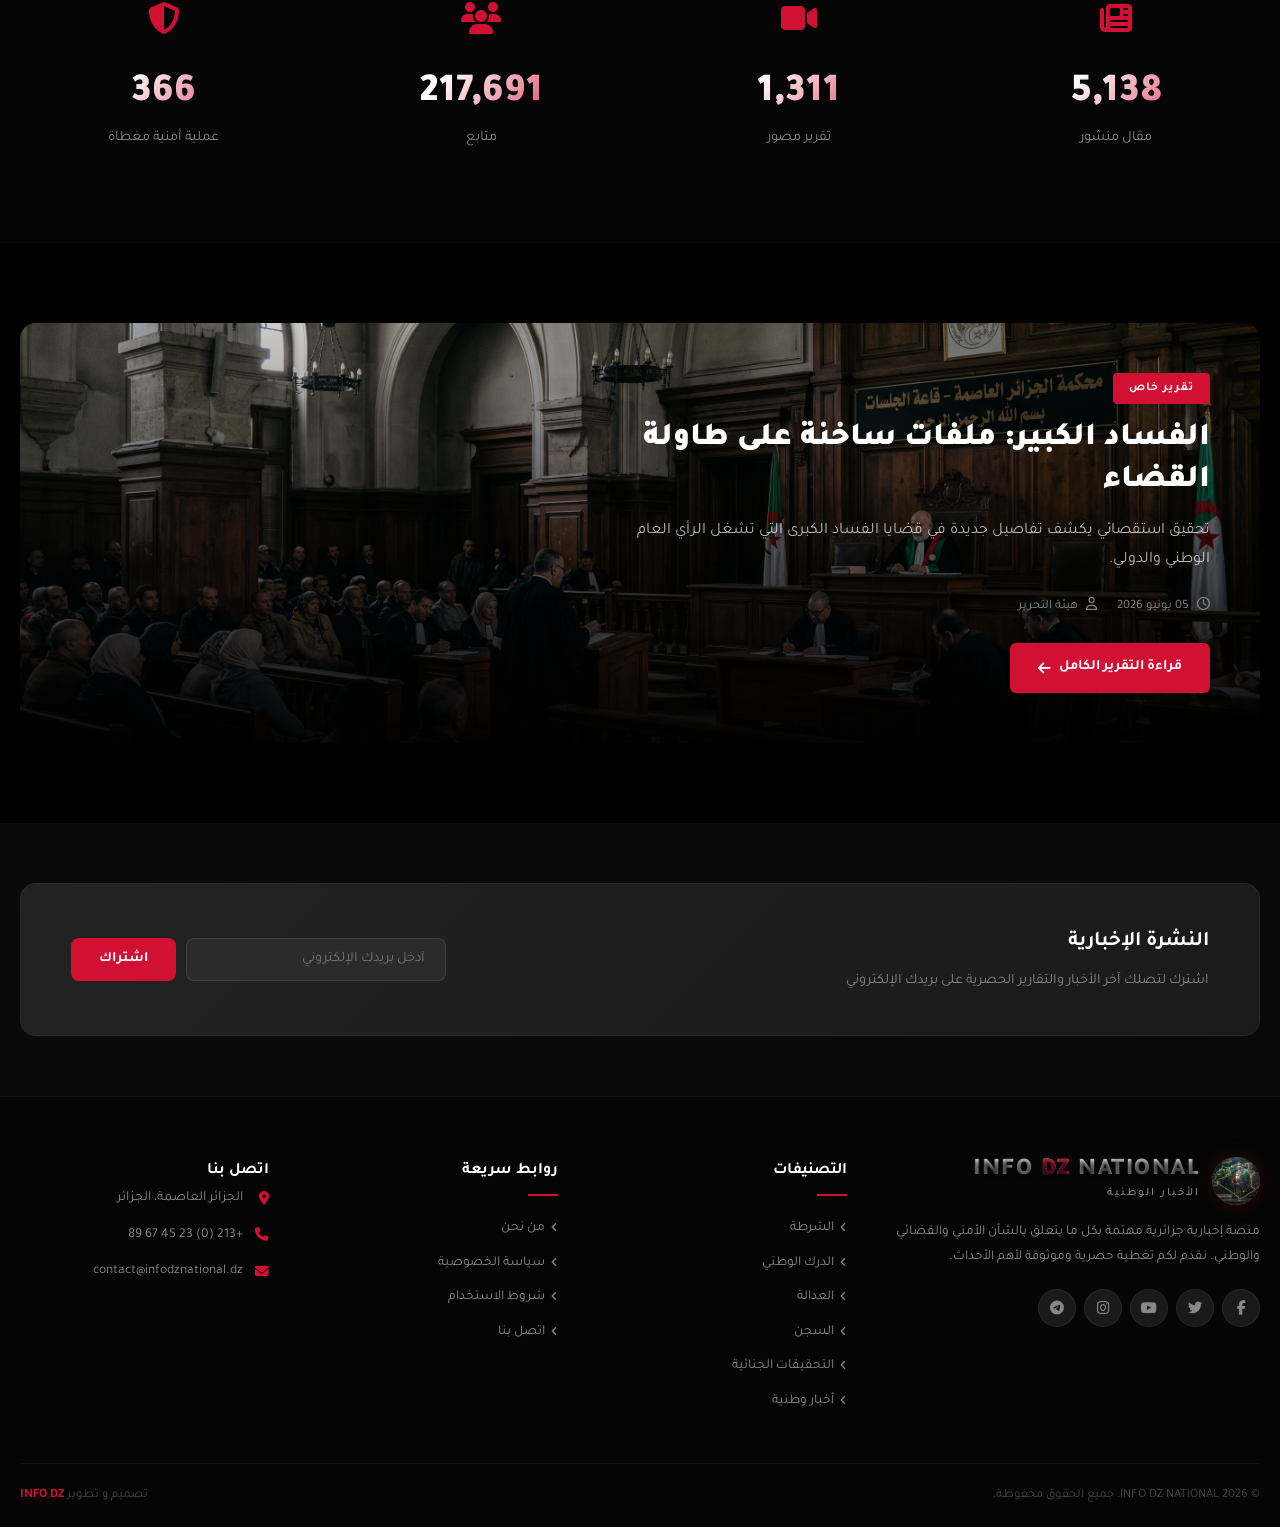
==== commit 660f84d4: "Add files via upload" ====
--- a/index.html
+++ b/index.html
@@ -34,7 +34,7 @@
       <div class="container header-flex">
         <div class="logo">
           <div class="logo-icon">
-            <img src="images/برومت_الخريطة_الجزائرية__Cinematic_realistic_202605291925.jpeg" alt="Algeria" class="logo-map">
+            <img src="photo/برومت_الخريطة_الجزائرية__Cinematic_realistic_202605291925.jpeg" alt="Algeria" class="logo-map">
           </div>
           <div class="logo-text">
             <h1>INFO <span>DZ</span> NATIONAL</h1>
@@ -85,7 +85,7 @@
   <!-- Hero Section -->
   <section class="hero" id="home">
     <div class="hero-slides" id="heroSlides">
-      <div class="hero-slide active" style="background-image: url('images/Algerian_police_arresting_a_dangerous_202605281729.jpeg')">
+      <div class="hero-slide active" style="background-image: url('photo/Algerian_police_arresting_a_dangerous_202605281729.jpeg')">
         <div class="hero-overlay"></div>
         <div class="hero-content">
           <span class="hero-category police">الشرطة</span>
@@ -94,7 +94,7 @@
           <a href="#" class="hero-btn">قراءة المزيد <i class="fas fa-arrow-left"></i></a>
         </div>
       </div>
-      <div class="hero-slide" style="background-image: url('images/Large_Algerian_courtroom_interior,_Arabic_202605291312.jpeg')">
+      <div class="hero-slide" style="background-image: url('photo/Large_Algerian_courtroom_interior,_Arabic_202605291312.jpeg')">
         <div class="hero-overlay"></div>
         <div class="hero-content">
           <span class="hero-category justice">العدالة</span>
@@ -103,7 +103,7 @@
           <a href="#" class="hero-btn">قراءة المزيد <i class="fas fa-arrow-left"></i></a>
         </div>
       </div>
-      <div class="hero-slide" style="background-image: url('images/Dark_Algerian_prison_corridor,_realistic_202605291122.jpeg')">
+      <div class="hero-slide" style="background-image: url('photo/Dark_Algerian_prison_corridor,_realistic_202605291122.jpeg')">
         <div class="hero-overlay"></div>
         <div class="hero-content">
           <span class="hero-category prison">السجن</span>
@@ -112,7 +112,7 @@
           <a href="#" class="hero-btn">قراءة المزيد <i class="fas fa-arrow-left"></i></a>
         </div>
       </div>
-      <div class="hero-slide" style="background-image: url('images/Masked_criminal_attempting_car_theft_202605291359.jpeg')">
+      <div class="hero-slide" style="background-image: url('photo/Masked_criminal_attempting_car_theft_202605291359.jpeg')">
         <div class="hero-overlay"></div>
         <div class="hero-content">
           <span class="hero-category crime">التحقيقات الجنائية</span>
@@ -240,7 +240,7 @@
   <section class="report-section">
     <div class="container">
       <div class="report-card">
-        <div class="report-bg" style="background-image: url('images/Large_Algerian_courtroom_interior,_Arabic_202605291312.jpeg')"></div>
+        <div class="report-bg" style="background-image: url('photo/Large_Algerian_courtroom_interior,_Arabic_202605291312.jpeg')"></div>
         <div class="report-overlay"></div>
         <div class="report-content">
           <div class="report-label">تقرير خاص</div>
@@ -279,7 +279,7 @@
         <div class="footer-about">
           <div class="logo footer-logo">
              <div class="logo-icon">
-            <img src="images/برومت_الخريطة_الجزائرية__Cinematic_realistic_202605291925.jpeg" alt="Algeria" class="logo-map">
+            <img src="photo/برومت_الخريطة_الجزائرية__Cinematic_realistic_202605291925.jpeg" alt="Algeria" class="logo-map">
             </div>
             <div class="logo-text">
               <h1>INFO <span>DZ</span> NATIONAL</h1>
